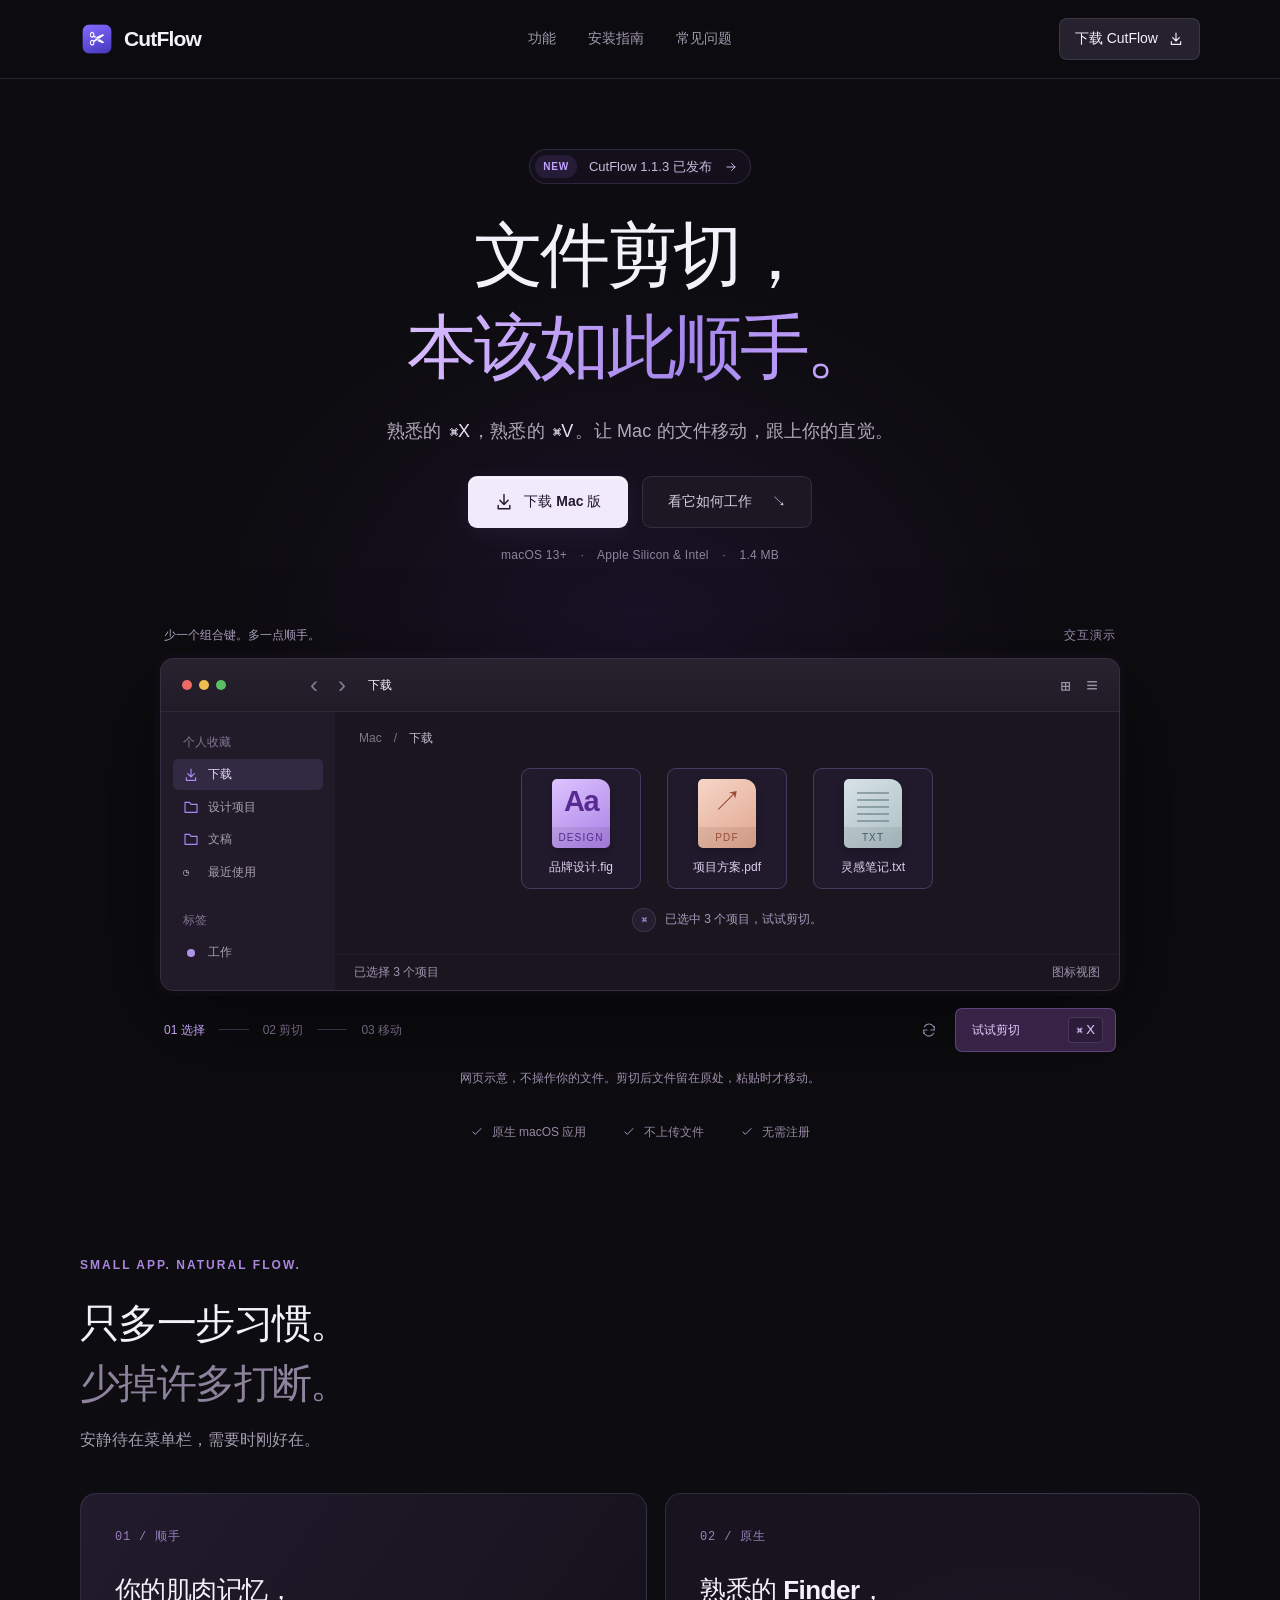
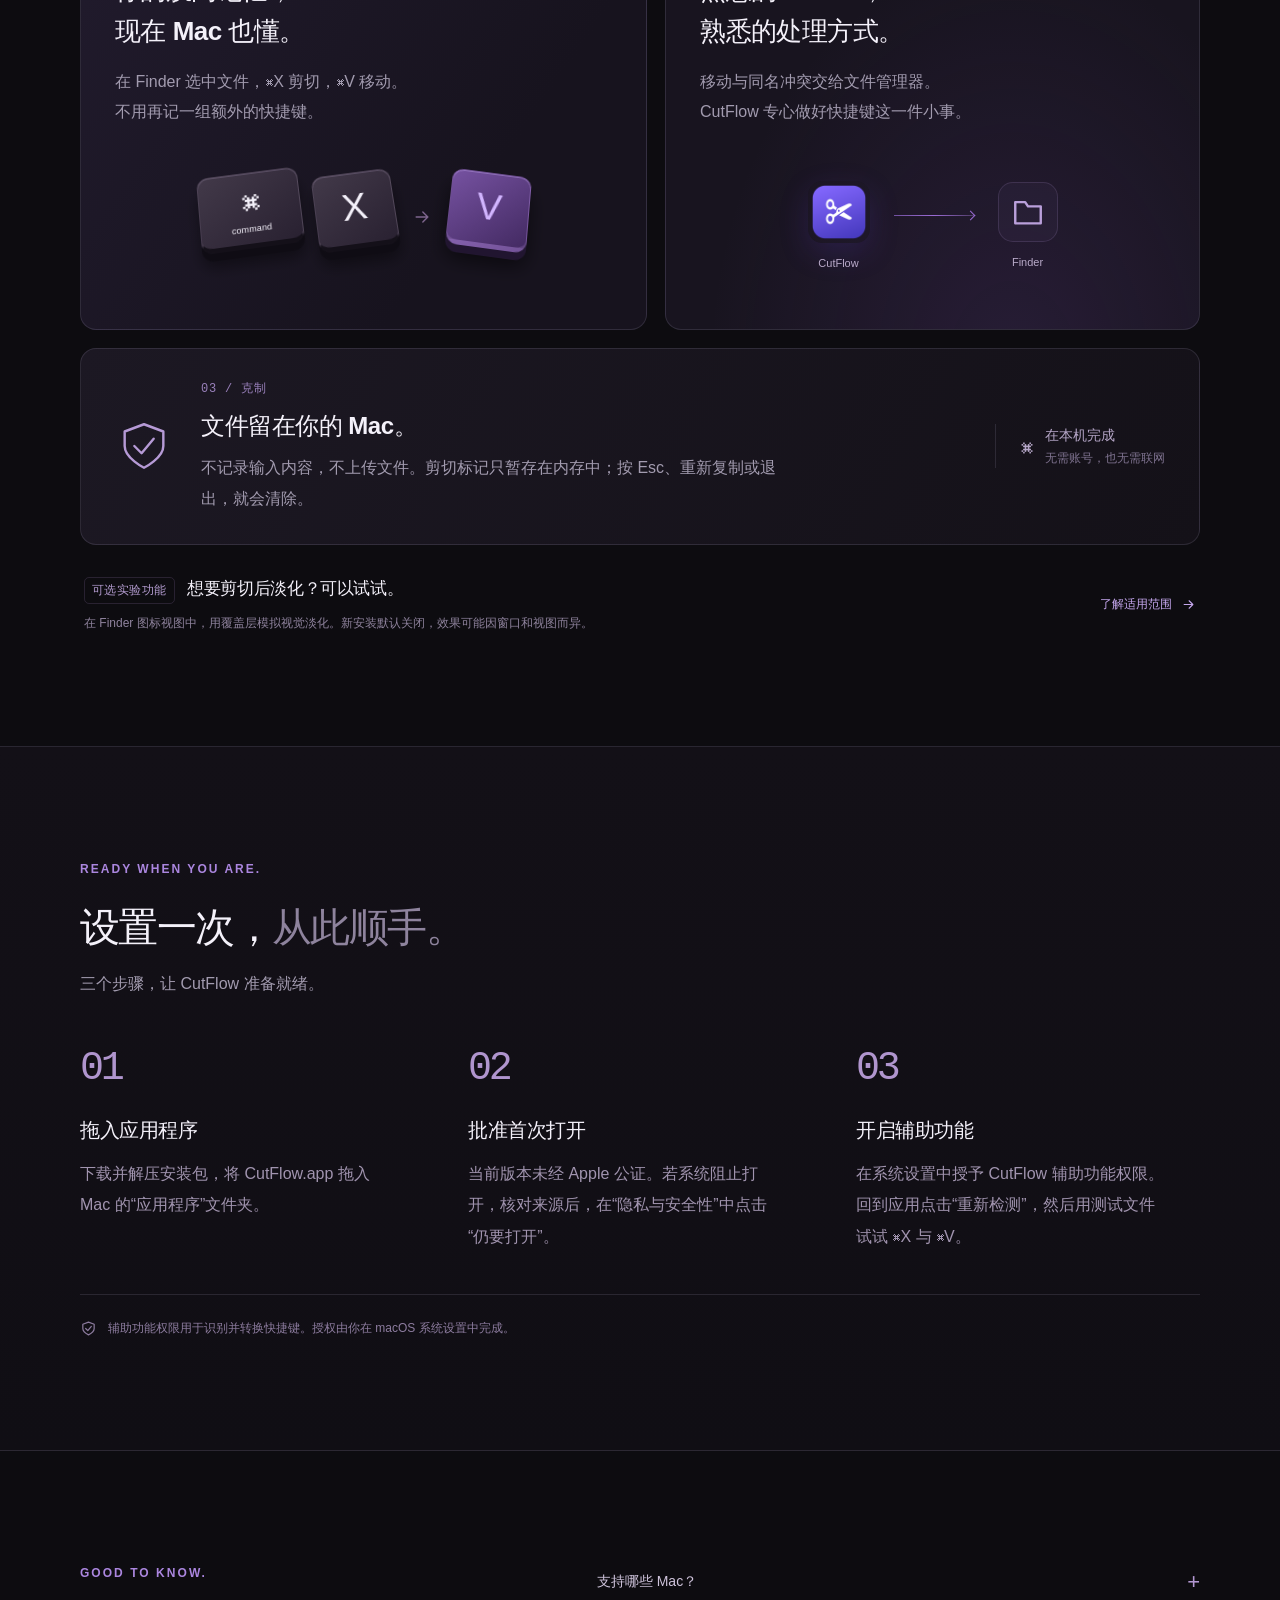
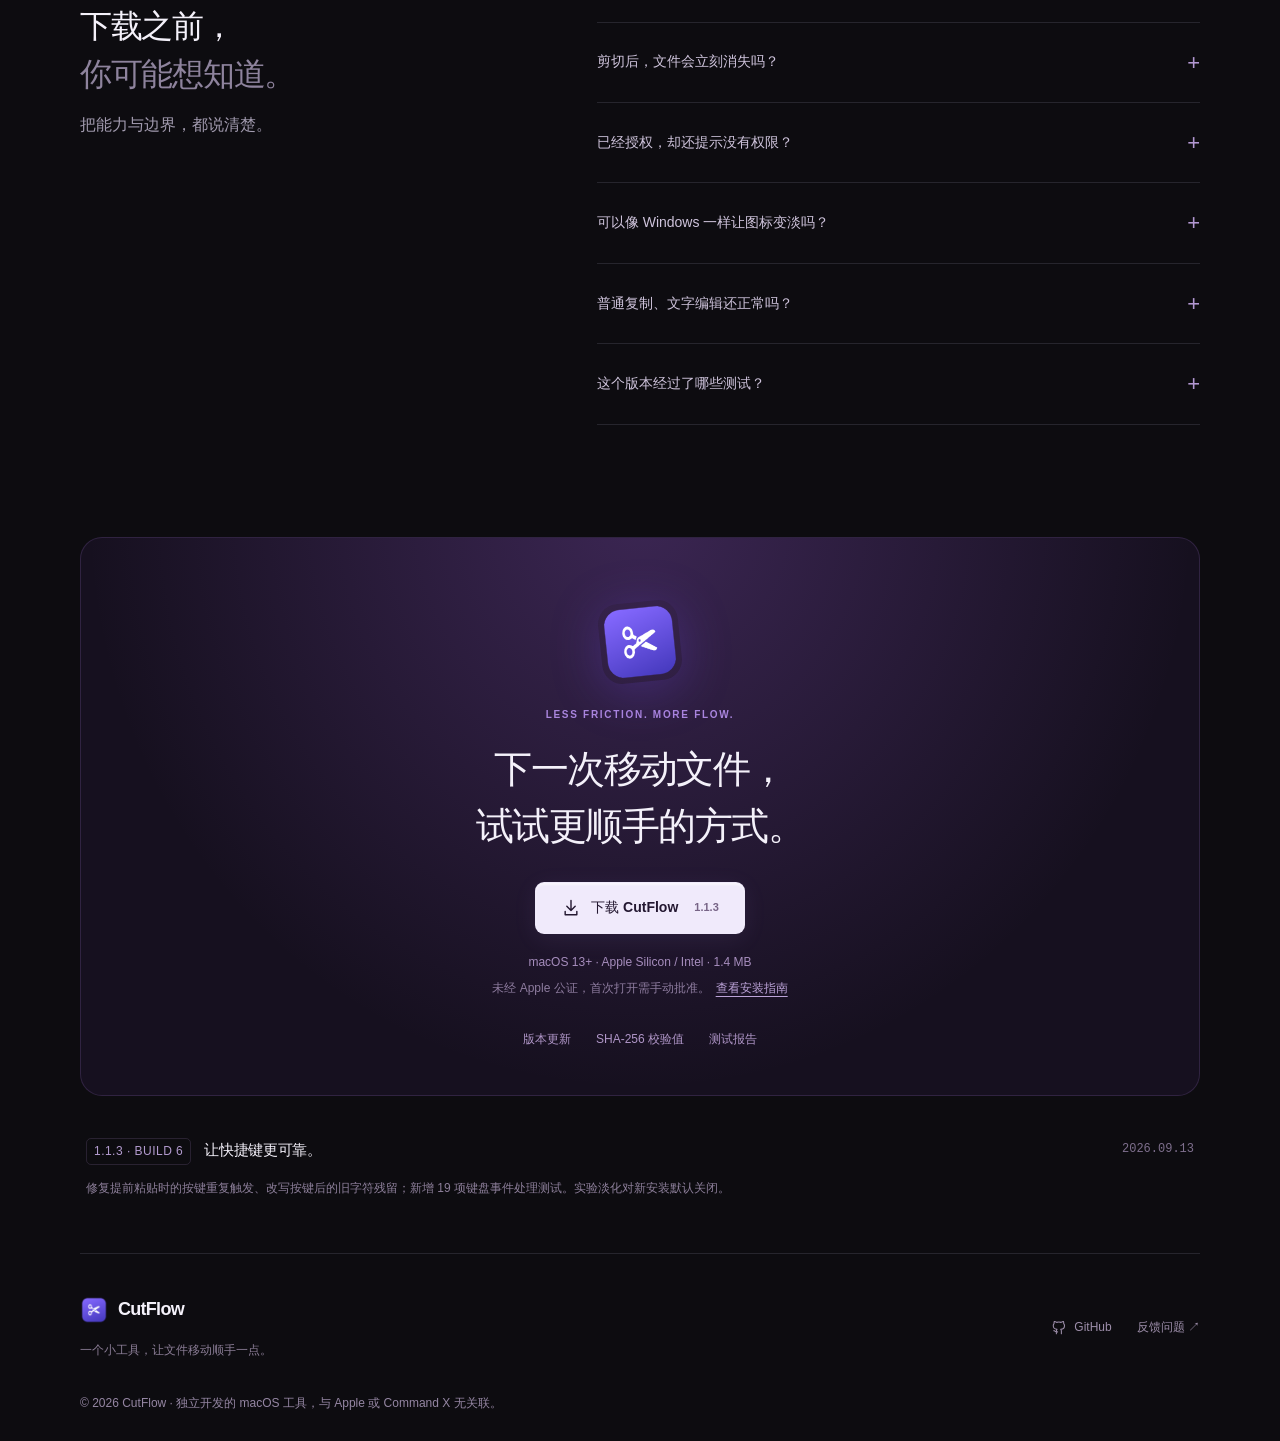
==== index.html @ be9a3ff8 "Launch CutFlow download site with interactive demo and installation guide" ====
<!doctype html>
<html lang="zh-CN">
<head>
  <meta charset="utf-8">
  <meta name="viewport" content="width=device-width,initial-scale=1">
  <meta name="theme-color" content="#0d0c10">
  <meta name="description" content="CutFlow，为 Mac 带来顺手的文件剪切。在 Finder 中用 Command-X 剪切、Command-V 移动。下载适用于 Apple Silicon 与 Intel 的 macOS 应用。">
  <meta property="og:title" content="CutFlow · 文件剪切，本该如此顺手。">
  <meta property="og:description" content="熟悉的 ⌘X，熟悉的 ⌘V。一个安静待在菜单栏的 Mac 文件剪切工具。">
  <meta property="og:type" content="website">
  <title>CutFlow — 文件剪切，本该如此顺手。</title>
  <link rel="icon" type="image/png" href="app-icon.png">
  <link rel="stylesheet" href="styles.css">
  <script src="script.js" defer></script>
</head>
<body>
  <a class="skip-link" href="#main">跳到主要内容</a>
  <svg class="icon-defs" xmlns="http://www.w3.org/2000/svg" aria-hidden="true"><defs>
    <symbol id="i-arrow" viewBox="0 0 24 24"><path d="M5 12h14M13 6l6 6-6 6"/></symbol>
    <symbol id="i-download" viewBox="0 0 24 24"><path d="M12 3v12m-5-5 5 5 5-5M5 16v4h14v-4"/></symbol>
    <symbol id="i-folder" viewBox="0 0 24 24"><path d="M3 7V5h7l2 3h9v12H3V7Z"/></symbol>
    <symbol id="i-check" viewBox="0 0 24 24"><path d="m5 12 4 4L19 6"/></symbol>
    <symbol id="i-shield" viewBox="0 0 24 24"><path d="m12 3 8 3v6c0 5-8 9-8 9S4 17 4 12V6l8-3Z"/><path d="m8 12 3 3 5-6"/></symbol>
    <symbol id="i-scissors" viewBox="0 0 24 24"><circle cx="6" cy="6" r="3"/><circle cx="6" cy="18" r="3"/><path d="m8.5 7.5 12 11M8.5 16.5l12-11M14 12l-2 2"/></symbol>
    <symbol id="i-github" viewBox="0 0 24 24"><path d="M9 19c-4 1-4-2-6-2m12 5v-4c0-1 .1-2-1-3 3-.4 6-1.5 6-6 0-1.3-.5-2.5-1.3-3.3.1-.8.1-2-.3-3.2 0 0-1.2-.4-3.8 1.3a13 13 0 0 0-7.2 0C4.8 2.1 3.6 2.5 3.6 2.5c-.4 1.2-.4 2.4-.3 3.2A4.9 4.9 0 0 0 2 9c0 4.5 3 5.6 6 6-1 .8-1 2-1 3v4"/></symbol>
    <symbol id="i-refresh" viewBox="0 0 24 24"><path d="M20 7v5h-5M4 17v-5h5M5.1 7a8 8 0 0 1 13.2-1L20 9M4 15l1.7 3A8 8 0 0 0 19 17"/></symbol>
  </defs></svg>
  <header class="site-header">
    <nav class="nav shell" aria-label="主导航">
      <a class="brand" href="#" aria-label="CutFlow 首页"><img src="app-icon.png" alt="" width="34" height="34"><span>CutFlow</span></a>
      <div class="nav-links"><a href="#features">功能</a><a href="#install">安装指南</a><a href="#faq">常见问题</a></div>
      <a class="nav-download" href="#download">下载 CutFlow <svg class="icon"><use href="#i-download"/></svg></a>
    </nav>
  </header>
  <main id="main">
    <section class="hero shell" aria-labelledby="hero-title">
      <a href="#release-notes" class="release-pill"><span>NEW</span> CutFlow 1.1.3 已发布 <svg class="icon"><use href="#i-arrow"/></svg></a>
      <h1 id="hero-title">文件剪切，<br><span>本该如此顺手。</span></h1>
      <p class="hero-description">熟悉的 <kbd>⌘X</kbd>，熟悉的 <kbd>⌘V</kbd>。<br class="mobile-break">让 Mac 的文件移动，跟上你的直觉。</p>
      <div class="hero-actions"><a class="button button-primary" href="CutFlow-macOS.zip" download><svg class="icon"><use href="#i-download"/></svg>下载 Mac 版</a><a class="button button-secondary" href="#demo">看它如何工作 <span aria-hidden="true">↘</span></a></div>
      <p class="compatibility">macOS 13+ <span>·</span> Apple Silicon & Intel <span>·</span> 1.4 MB</p>
      <div class="demo-wrap" id="demo">
        <div class="demo-heading"><span>少一个组合键。多一点顺手。</span><span class="demo-kind">交互演示</span></div>
        <div class="finder" data-phase="selected">
          <div class="finder-toolbar"><div class="traffic-lights" aria-hidden="true"><i></i><i></i><i></i></div><div class="toolbar-arrows" aria-hidden="true">‹ &nbsp; ›</div><span class="finder-title">下载</span><div class="toolbar-view" aria-hidden="true">⊞ &nbsp; ≡</div></div>
          <div class="finder-content">
            <aside class="finder-sidebar" aria-label="演示中的文件夹"><p>个人收藏</p><div class="sidebar-item" data-location="source"><svg class="icon"><use href="#i-download"/></svg>下载</div><div class="sidebar-item" data-location="destination"><svg class="icon"><use href="#i-folder"/></svg>设计项目</div><div class="sidebar-extra"><svg class="icon"><use href="#i-folder"/></svg>文稿</div><div class="sidebar-extra"><span aria-hidden="true">◷</span>最近使用</div><p class="sidebar-tag-title">标签</p><div class="sidebar-extra"><span class="tag-dot"></span>工作</div></aside>
            <div class="finder-workspace">
              <div class="folder-breadcrumb"><span>Mac</span><span>/</span><span class="breadcrumb-current">下载</span></div>
              <div class="demo-files">
                <div class="demo-file"><div class="file-icon file-design"><span class="file-letter">Aa</span><small>DESIGN</small></div><span class="file-name">品牌设计.fig</span></div>
                <div class="demo-file"><div class="file-icon file-pdf"><span class="file-letter">↗</span><small>PDF</small></div><span class="file-name">项目方案.pdf</span></div>
                <div class="demo-file"><div class="file-icon file-text"><span class="text-lines" aria-hidden="true"></span><small>TXT</small></div><span class="file-name">灵感笔记.txt</span></div>
              </div>
              <div class="demo-status"><span class="status-symbol" aria-hidden="true">⌘</span><span id="demo-status-text" role="status" aria-live="polite">已选中 3 个项目，试试剪切。</span></div>
              <div class="finder-bottom"><span id="finder-count">已选择 3 个项目</span><span>图标视图</span></div>
            </div>
          </div>
        </div>
        <div class="demo-controls"><div class="demo-steps" aria-label="演示进度"><span data-step="selected" class="active">01 选择</span><i></i><span data-step="cut">02 剪切</span><i></i><span data-step="moved">03 移动</span></div><div class="demo-buttons"><button class="demo-reset" type="button" aria-label="重置演示" title="重置演示"><svg class="icon"><use href="#i-refresh"/></svg></button><button id="demo-action" type="button"><span class="action-label">试试剪切</span><kbd class="action-key">⌘ X</kbd></button></div></div>
        <p class="demo-disclaimer">网页示意，不操作你的文件。剪切后文件留在原处，粘贴时才移动。</p>
      </div>
      <div class="trust-line"><span><svg class="icon"><use href="#i-check"/></svg>原生 macOS 应用</span><span><svg class="icon"><use href="#i-check"/></svg>不上传文件</span><span><svg class="icon"><use href="#i-check"/></svg>无需注册</span></div>
    </section>
    <section class="features shell section" id="features" aria-labelledby="features-title">
      <div class="section-heading"><p class="eyebrow">SMALL APP. NATURAL FLOW.</p><h2 id="features-title">只多一步习惯。<br><span>少掉许多打断。</span></h2><p>安静待在菜单栏，需要时刚好在。</p></div>
      <div class="feature-grid">
        <article class="feature-card shortcut-card reveal"><div class="card-copy"><span class="card-index">01 / 顺手</span><h3>你的肌肉记忆，<br>现在 Mac 也懂。</h3><p>在 Finder 选中文件，⌘X 剪切，⌘V 移动。<br>不用再记一组额外的快捷键。</p></div><div class="key-scene" aria-hidden="true"><div class="keycap command-key">⌘<small>command</small></div><div class="keycap letter-key">X</div><svg class="key-arrow icon"><use href="#i-arrow"/></svg><div class="keycap letter-key purple-key">V</div></div></article>
        <article class="feature-card native-card reveal"><div class="card-copy"><span class="card-index">02 / 原生</span><h3>熟悉的 Finder，<br>熟悉的处理方式。</h3><p>移动与同名冲突交给文件管理器。<br>CutFlow 专心做好快捷键这一件小事。</p></div><div class="native-flow" aria-hidden="true"><div class="flow-app"><img src="app-icon.png" alt="" width="62" height="62"><span>CutFlow</span></div><span class="flow-line"></span><div class="flow-end"><svg class="icon"><use href="#i-folder"/></svg><span>Finder</span></div></div></article>
        <article class="feature-card privacy-card reveal"><div class="privacy-icon"><svg class="icon"><use href="#i-shield"/></svg></div><div class="card-copy"><span class="card-index">03 / 克制</span><h3>文件留在你的 Mac。</h3><p>不记录输入内容，不上传文件。剪切标记只暂存在内存中；按 Esc、重新复制或退出，就会清除。</p></div><div class="local-label"><span aria-hidden="true">⌘</span><div>在本机完成<small>无需账号，也无需联网</small></div></div></article>
      </div>
      <aside class="experiment-note reveal"><div><span class="outline-badge">可选实验功能</span><h3>想要剪切后淡化？可以试试。</h3><p>在 Finder 图标视图中，用覆盖层模拟视觉淡化。新安装默认关闭，效果可能因窗口和视图而异。</p></div><a href="#faq-dimming">了解适用范围 <svg class="icon"><use href="#i-arrow"/></svg></a></aside>
    </section>
    <section class="install-section section" id="install" aria-labelledby="install-title"><div class="shell"><div class="section-heading"><p class="eyebrow">READY WHEN YOU ARE.</p><h2 id="install-title">设置一次，<span>从此顺手。</span></h2><p>三个步骤，让 CutFlow 准备就绪。</p></div><ol class="install-steps"><li class="reveal"><span class="step-number">01</span><h3>拖入应用程序</h3><p>下载并解压安装包，将 CutFlow.app 拖入 Mac 的“应用程序”文件夹。</p></li><li class="reveal"><span class="step-number">02</span><h3>批准首次打开</h3><p>当前版本未经 Apple 公证。若系统阻止打开，核对来源后，在“隐私与安全性”中点击“仍要打开”。</p></li><li class="reveal"><span class="step-number">03</span><h3>开启辅助功能</h3><p>在系统设置中授予 CutFlow 辅助功能权限。回到应用点击“重新检测”，然后用测试文件试试 ⌘X 与 ⌘V。</p></li></ol><div class="permission-note"><svg class="icon"><use href="#i-shield"/></svg><p>辅助功能权限用于识别并转换快捷键。授权由你在 macOS 系统设置中完成。</p></div></div></section>
    <section class="faq-section shell section" id="faq" aria-labelledby="faq-title"><div class="faq-intro"><p class="eyebrow">GOOD TO KNOW.</p><h2 id="faq-title">下载之前，<br><span>你可能想知道。</span></h2><p>把能力与边界，都说清楚。</p></div><div class="faq-list"><details><summary>支持哪些 Mac？<span aria-hidden="true">+</span></summary><p>提供 Apple Silicon 与 Intel 通用安装包，编译目标为 macOS 13 或更新版本。Intel 真机、旧版 macOS 及跨磁盘场景尚未完成全面实测。建议先用临时文件确认你的使用环境。</p></details><details><summary>剪切后，文件会立刻消失吗？<span aria-hidden="true">+</span></summary><p>不会。⌘X 会复制文件信息并记录待移动状态，原文件仍在原处；在同一文件管理器中按 ⌘V 后，才调用原生移动。按 Esc 可以取消剪切，剪贴板仍保留，可用于普通复制。</p></details><details><summary>已经授权，却还提示没有权限？<span aria-hidden="true">+</span></summary><p>旧签名或另一份同名应用可能导致授权不匹配。先核对 CutFlow 中显示的当前应用路径，退出旧版本，再在系统辅助功能列表中移除旧记录、添加正在使用的应用，最后重新检测。系统要求身份验证时，由你本人完成。</p></details><details id="faq-dimming"><summary>可以像 Windows 一样让图标变淡吗？<span aria-hidden="true">+</span></summary><p>提供可关闭的实验淡化功能，通过覆盖层模拟，并不修改 Finder 图标的真实透明度。当前仅针对 Finder 窗口的图标视图；列表、分栏、画廊、桌面及 ForkLift 不显示。完整视觉效果仍未完成验收，因此新安装默认关闭。</p></details><details><summary>普通复制、文字编辑还正常吗？<span aria-hidden="true">+</span></summary><p>没有有效剪切标记时，⌘V 保持普通粘贴。默认开启文字编辑保护，识别到搜索、重命名等输入控件时，保留原有快捷键。不要与 Command X 或同类快捷键工具同时启用。</p></details><details><summary>这个版本经过了哪些测试？<span aria-hidden="true">+</span></summary><p>Debug 与 Release 各通过 58 项自动化测试；Finder 原生多文件移动、普通撤销、冲突停止及“保留两者”经过文件哈希验证。1.1.3 真实键盘全局监听的完整回归、实验淡化视觉效果、ForkLift 和登录启动等仍待验证。“保留两者”后的撤销未确认通过。<a href="testing.html">查看完整测试报告 ↗</a></p></details></div></section>
    <section class="download-section shell" id="download" aria-labelledby="download-title"><div class="download-glow" aria-hidden="true"></div><img class="download-icon" src="app-icon.png" alt="CutFlow 应用图标" width="80" height="80"><p class="eyebrow">LESS FRICTION. MORE FLOW.</p><h2 id="download-title">下一次移动文件，<br>试试更顺手的方式。</h2><a class="button button-primary" href="CutFlow-macOS.zip" download><svg class="icon"><use href="#i-download"/></svg>下载 CutFlow <span>1.1.3</span></a><p class="download-meta">macOS 13+ · Apple Silicon / Intel · 1.4 MB</p><p class="download-caveat">未经 Apple 公证，首次打开需手动批准。<a href="#install">查看安装指南</a></p><div class="release-links"><a href="#release-notes">版本更新</a><a href="SHA256SUMS.txt">SHA-256 校验值</a><a href="testing.html">测试报告</a></div></section>
    <section class="release-section shell" id="release-notes"><div><span class="outline-badge">1.1.3 · BUILD 6</span><h3>让快捷键更可靠。</h3><p>修复提前粘贴时的按键重复触发、改写按键后的旧字符残留；新增 19 项键盘事件处理测试。实验淡化对新安装默认关闭。</p></div><time datetime="2026-09-13">2026.09.13</time></section>
  </main>
  <footer class="footer shell"><div><a class="brand" href="#"><img src="app-icon.png" alt="" width="28" height="28"><span>CutFlow</span></a><p>一个小工具，让文件移动顺手一点。</p></div><div class="footer-links"><a href="https://github.com/Terry1238832/CutFlow-website" target="_blank" rel="noopener noreferrer"><svg class="icon"><use href="#i-github"/></svg>GitHub</a><a href="https://github.com/Terry1238832/CutFlow-website/issues" target="_blank" rel="noopener noreferrer">反馈问题 ↗</a></div><p class="footer-note">© 2026 CutFlow · 独立开发的 macOS 工具，与 Apple 或 Command X 无关联。</p></footer>
</body>
</html>
---- styles.css ----
@charset "UTF-8";
:root{color-scheme:dark;--bg:#0d0c10;--surface:#16141b;--surface-light:#1e1b25;--text:#f4f1fa;--muted:#a29baF;--line:rgba(223,211,255,.12);--purple:#b598ff;--purple-bright:#8559f5;--ease:cubic-bezier(.22,1,.36,1);font-family:Inter,-apple-system,BlinkMacSystemFont,"SF Pro Display","PingFang SC","Microsoft YaHei",sans-serif;font-synthesis:none}
*{box-sizing:border-box}html{scroll-behavior:smooth;scroll-padding-top:100px}body{margin:0;background:var(--bg);color:var(--text);line-height:1.7;overflow-x:clip}::selection{background:#6745a8;color:#fff}a{color:inherit;text-decoration:none}button{font:inherit;color:inherit;cursor:pointer}button,a{-webkit-tap-highlight-color:transparent}button:disabled{cursor:wait}button:focus-visible,a:focus-visible,summary:focus-visible{outline:3px solid var(--purple);outline-offset:5px}img{display:block;max-width:100%}h1,h2,h3,p{margin:0}h1,h2,h3{line-height:1.3;letter-spacing:-.04em}h3{letter-spacing:-.02em}svg.icon{width:20px;height:20px;fill:none;stroke:currentColor;stroke-width:1.7;stroke-linecap:round;stroke-linejoin:round;flex:none;vertical-align:middle}.icon-defs{position:absolute;width:0;height:0;overflow:hidden}.shell{width:min(1120px,calc(100% - 64px));margin-inline:auto}.skip-link{position:fixed;top:8px;left:16px;padding:10px 20px;background:var(--text);color:var(--bg);z-index:100;transform:translateY(-150%)}.skip-link:focus{transform:none}.site-header{position:sticky;top:0;z-index:30;background:rgba(13,12,16,.78);backdrop-filter:blur(22px);border-bottom:1px solid var(--line)}.nav{height:78px;display:flex;align-items:center;justify-content:space-between;gap:32px}.brand{display:inline-flex;gap:10px;align-items:center;font-size:21px;font-weight:700;letter-spacing:-.04em}.brand img{border-radius:9px}.nav-links{display:flex;gap:32px;font-size:14px;color:var(--muted)}.nav-links a:hover,.footer a:hover{color:white}.nav-download{display:flex;gap:10px;align-items:center;background:#25212e;border:1px solid var(--line);padding:8px 15px;border-radius:8px;font-size:14px;transition:background .2s}.nav-download:hover{background:#36303f}.nav-download .icon{width:16px;height:16px}.hero{position:relative;padding-top:70px;text-align:center}.hero:before{content:"";pointer-events:none;position:absolute;top:180px;left:10%;width:80%;height:750px;background:radial-gradient(ellipse,#6b38b724,transparent 66%);z-index:-1}.release-pill{display:inline-flex;align-items:center;gap:12px;padding:5px 12px 5px 5px;border:1px solid #a28bcd30;border-radius:30px;color:#c8badf;background:#21182f66;font-size:13px;line-height:1.5;transition:border-color .2s}.release-pill:hover{border-color:#b998ff}.release-pill>span{padding:4px 8px;border-radius:20px;background:#8360c929;color:#c2a3ff;font-size:10px;font-weight:700;letter-spacing:.08em}.release-pill .icon{width:14px;height:14px}.hero h1{font-size:clamp(44px,5.5vw,74px);font-weight:650;line-height:1.3;margin:25px 0 22px;letter-spacing:-.05em}.hero h1>span{color:var(--purple);background:linear-gradient(105deg,#dabdff 0%,#a586ed 60%,#ceadff 100%);background-clip:text;-webkit-text-fill-color:transparent}.hero-description{font-size:18px;line-height:1.9;color:#b1aaba;letter-spacing:.01em}kbd{font:inherit}.hero-description kbd{color:#e8e0f6;margin-inline:2px}.mobile-break{display:none}.hero-actions{display:flex;justify-content:center;gap:14px;margin-top:28px}.button{min-height:52px;display:inline-flex;align-items:center;justify-content:center;gap:10px;padding:13px 25px;border:1px solid transparent;border-radius:9px;font-size:15px;font-weight:600;transition:transform .25s var(--ease),box-shadow .25s,background .25s}.button:hover{transform:translateY(-3px)}.button-primary{background:#f0eafb;color:#241831;box-shadow:0 2px 2px #fff8 inset,0 5px 25px #b897fa14}.button-primary:hover{background:#fff;box-shadow:0 8px 35px #b897fa30}.button-secondary{border-color:var(--line);background:#1b1723;color:#d3cadf}.button-secondary span{margin-left:10px}.compatibility{margin-top:17px;color:#8e859d;font-size:12px;letter-spacing:.02em}.compatibility>span{margin:0 10px}.demo-wrap{max-width:960px;margin:59px auto 0;text-align:left;scroll-margin-top:108px}.demo-heading{display:flex;justify-content:space-between;align-items:center;margin-bottom:13px;padding:0 4px;font-size:13px;color:#a69bb8}.demo-kind{font-size:11px;letter-spacing:.08em;color:#9a8aaf}.finder{border-radius:14px;overflow:hidden;background:#19161f;border:1px solid #a28ac038;box-shadow:0 0 0 5px #211a3029,0 30px 100px #0008,0 1px 0 #dcc4ff29 inset}.finder-toolbar{display:flex;align-items:center;height:53px;background:linear-gradient(#27222e,#201b26);border-bottom:1px solid #ffffff09;padding:0 21px;gap:22px}.traffic-lights{display:flex;gap:7px}.traffic-lights i{width:10px;height:10px;border-radius:50%;background:#ef6c64}.traffic-lights i:nth-child(2){background:#efbc50}.traffic-lights i:nth-child(3){background:#5abe65}.toolbar-arrows{color:#857b93;font-size:24px;line-height:1;margin-left:62px}.finder-title{font-size:13px;font-weight:600}.toolbar-view{margin-left:auto;color:#9b91a6;font-size:20px}.finder-content{display:flex;min-height:268px}.finder-sidebar{width:174px;flex:none;background:#201a29;padding:20px 12px;color:#a9a1b3}.finder-sidebar p{font-size:10px;padding-left:10px;color:#81758f;margin-bottom:7px}.sidebar-item,.sidebar-extra{display:flex;align-items:center;gap:9px;font-size:12px;padding:5px 10px;border-radius:5px;margin-bottom:2px}.sidebar-item .icon,.sidebar-extra .icon{width:16px;height:16px;color:#aa89f2}.sidebar-extra>span{width:16px;display:inline-block}.finder[data-phase="selected"] [data-location="source"],.finder[data-phase="cut"] [data-location="source"],.finder[data-phase="moving"] [data-location="destination"],.finder[data-phase="moved"] [data-location="destination"]{background:#a88ce222;color:#e8dafa}.finder-sidebar .sidebar-tag-title{margin-top:23px}.tag-dot{width:8px!important;height:8px;border-radius:50%;background:#b192e9;margin:4px}.finder-workspace{position:relative;flex:1;padding:16px 24px 34px;min-width:0}.folder-breadcrumb{display:flex;gap:12px;color:#807689;font-size:11px}.breadcrumb-current{color:#c4bace}.demo-files{display:flex;justify-content:center;gap:26px;margin:20px auto 15px;max-width:480px;transition:transform .5s var(--ease),opacity .3s}.demo-file{display:flex;flex-direction:column;align-items:center;gap:9px;padding:10px 15px;border:1px solid #a58ae448;border-radius:9px;background:#6d4baa18;min-width:120px;transition:background .4s,border-color .4s,transform .5s}.file-icon{width:58px;height:69px;border-radius:5px 12px 5px 5px;display:flex;flex-direction:column;align-items:center;justify-content:space-between;box-shadow:0 5px 9px #0003;overflow:hidden}.file-letter{font-size:29px;line-height:1.4;font-weight:550;padding-top:2px;letter-spacing:-.05em}.file-icon small{font-size:8px;letter-spacing:.11em;background:#00000012;align-self:stretch;text-align:center;padding:2px}.file-design{background:linear-gradient(145deg,#dcc4ff,#aa80e5);color:#572a92}.file-pdf{background:linear-gradient(145deg,#f6d6c8,#e0a58e);color:#984d34}.file-text{background:linear-gradient(145deg,#d7e2e5,#acbfc5);color:#475c6b}.text-lines{height:30px;width:32px;margin-top:13px;background:repeating-linear-gradient(to bottom,#667c8499 0 2px,transparent 2px 7px)}.file-name{font-size:11px;color:#ded1ef;white-space:nowrap}.demo-status{display:flex;align-items:center;justify-content:center;gap:9px;font-size:12px;color:#a89abd;min-height:33px}.status-symbol{color:#b393ef;background:#a27bd716;border:1px solid #a78ac32e;width:24px;height:24px;border-radius:50%;display:grid;place-items:center}.finder-bottom{position:absolute;bottom:0;left:0;right:0;display:flex;justify-content:space-between;padding:7px 19px;border-top:1px solid #ffffff08;color:#83768f;font-size:10px}.finder[data-phase="cut"] .demo-file{border-color:#bd98ff;background:#8b5ec424}.finder[data-phase="cut"] .demo-status{color:#ccb0f5}.finder[data-phase="moving"] .demo-files{transform:translateX(70px);opacity:0}.finder[data-phase="moved"] .demo-file{border-color:#9bd9b030;background:#5a9a7310}.finder[data-phase="moved"] .status-symbol{color:#a5d7b2;border-color:#a5d7b230;background:#70b58d12}.finder[data-phase="moved"] .demo-status{color:#aecfbb}.demo-controls{padding:17px 4px 0;display:flex;align-items:center;justify-content:space-between;gap:12px}.demo-steps{display:flex;align-items:center;gap:14px;color:#6f647f;font-size:12px}.demo-steps i{height:1px;width:30px;background:#382c46}.demo-steps .active{color:#c0a0f4}.demo-buttons{display:flex;align-items:center;gap:12px}#demo-action{display:flex;align-items:center;gap:15px;padding:8px 12px 8px 16px;border:1px solid #a57ad75c;background:#372345;border-radius:7px;color:#e5ceff;font-size:12px;min-width:161px;justify-content:space-between;transition:background .2s}#demo-action:hover{background:#4b315e}.action-key{font-size:13px;border:1px solid #b19ac535;border-radius:4px;padding:1px 7px;background:#120c1c44;white-space:nowrap}.demo-reset{border:0;background:transparent;color:#9887ad;padding:6px;line-height:1}.demo-reset .icon{width:16px;height:16px}.demo-reset:hover{color:white}.demo-disclaimer{text-align:center;font-size:11px;color:#7f728f;margin-top:16px}.trust-line{display:flex;align-items:center;justify-content:center;gap:36px;color:#978bA5;font-size:12px;margin:34px 0 0}.trust-line span{display:flex;align-items:center;gap:8px}.trust-line .icon{width:14px;height:14px;color:#ad97c9}.section{padding-block:112px}.section-heading{margin-bottom:40px}.eyebrow{color:#ab86df;font-size:11px;font-weight:600;letter-spacing:.17em;margin-bottom:18px}.section-heading h2,.faq-intro h2{font-size:40px;font-weight:550;line-height:1.5}.section-heading h2 span,.faq-intro h2 span{color:#8e839d}.section-heading>p:last-child,.faq-intro>p:last-child{color:var(--muted);font-size:16px;margin-top:13px}.feature-grid{display:grid;grid-template-columns:1.06fr 1fr;gap:18px}.feature-card{border:1px solid var(--line);border-radius:16px;overflow:hidden;background:linear-gradient(125deg,#211b2d,#17131e 70%);position:relative}.card-copy{padding:33px 34px}.card-index{font-family:monospace;font-size:11px;letter-spacing:.07em;color:#9a81bc;display:block;margin-bottom:22px}.feature-card h3{font-size:26px;font-weight:550;line-height:1.6}.feature-card p{font-size:14px;color:var(--muted);margin-top:14px;line-height:1.9}.key-scene{height:168px;display:flex;gap:14px;justify-content:center;align-items:flex-start;padding-top:9px;perspective:700px}.keycap{position:relative;border:1px solid #9f8da93b;border-bottom:5px solid #141019;background:linear-gradient(145deg,#423949,#292131);box-shadow:0 8px 0 #0f0c14,0 15px 15px #0006,inset 0 1px 0 #c9b5e032;border-radius:12px;transform:rotateX(15deg) rotateZ(-8deg);display:flex;flex-direction:column;justify-content:center;align-items:center;width:80px;height:80px;font-size:38px;line-height:1.1;transition:transform .4s var(--ease)}.command-key{width:102px}.keycap small{font-size:9px;letter-spacing:.01em;margin-top:5px}.key-arrow{align-self:center;margin-top:-65px;color:#7e658e;width:26px!important}.purple-key{color:#d2b5ff;background:linear-gradient(140deg,#7652a1,#432a62);border-color:#a583c94d;transform:rotateX(15deg) rotateZ(8deg);box-shadow:0 8px 0 #211530,0 15px 20px #0008,inset 0 1px 0 #d2b7ff55}.shortcut-card:hover .purple-key{transform:rotateX(15deg) rotateZ(3deg) translateY(5px)}.native-card{background:radial-gradient(ellipse at 65% 110%,#68419730,transparent 62%),#18141f}.native-flow{height:168px;display:flex;align-items:center;justify-content:center;gap:24px;padding-bottom:35px}.flow-app,.flow-end{display:flex;flex-direction:column;align-items:center;gap:11px;font-size:11px;color:#b9aac9}.flow-app img{border-radius:14px;box-shadow:0 10px 30px #613cca30}.flow-line{width:80px;height:1px;background:linear-gradient(90deg,#70509e,#9a6bd4,#4e3b65);position:relative;margin-bottom:24px}.flow-line:after{content:"";position:absolute;right:0;top:-3px;border-right:1px solid #9a6bd4;border-top:1px solid #9a6bd4;width:6px;height:6px;transform:rotate(45deg)}.flow-end>.icon{width:60px;height:60px;padding:12px;background:#bca3e20b;border:1px solid #a78cce2e;border-radius:15px;color:#baa0db}.privacy-card{grid-column:1/-1;display:flex;align-items:center;background:linear-gradient(120deg,#1c1823,#141118);padding:30px 34px;gap:28px}.privacy-card .card-copy{padding:0;max-width:590px}.privacy-card .card-index{margin-bottom:8px}.privacy-card h3{font-size:24px}.privacy-card p{margin-top:8px}.privacy-icon .icon{width:58px;height:58px;color:#b69ad6;stroke-width:1}.local-label{margin-left:auto;flex:none;color:#b5a6c7;font-size:14px;display:flex;align-items:center;gap:12px;padding-left:24px;border-left:1px solid var(--line)}.local-label>span{font-size:25px}.local-label small{display:block;font-size:11px;color:#7e728f}.experiment-note{display:flex;align-items:center;justify-content:space-between;gap:24px;padding:30px 4px 0}.outline-badge{display:inline-block;font-size:10px;letter-spacing:.04em;line-height:1.6;padding:3px 7px;border:1px solid #9d80c030;border-radius:5px;color:#b39bcf}.experiment-note h3{font-size:17px;font-weight:500;display:inline;margin-left:12px}.experiment-note p{color:#8e829c;font-size:13px;margin-top:9px}.experiment-note>a{flex:none;font-size:12px;color:#c4a6ed;display:flex;gap:9px;align-items:center}.experiment-note .icon{width:15px;height:15px}.install-section{border-block:1px solid var(--line);background:linear-gradient(180deg,#131017,#100e14)}.install-steps{list-style:none;display:grid;grid-template-columns:repeat(3,1fr);gap:44px;margin:0;padding:8px 0 0}.step-number{display:block;font:40px/1.2 ui-monospace,monospace;letter-spacing:-.08em;color:#b095ce;margin-bottom:24px}.install-steps h3{font-size:20px;font-weight:550}.install-steps p{color:#a194af;font-size:14px;line-height:1.95;margin-top:15px;max-width:310px}.permission-note{display:flex;align-items:center;gap:11px;margin-top:42px;padding-top:23px;border-top:1px solid var(--line);font-size:12px;color:#8d7c9f}.permission-note .icon{width:17px;height:17px}.faq-section{display:grid;grid-template-columns:1fr 1.35fr;gap:70px}.faq-intro h2{font-size:32px}.faq-list details{border-bottom:1px solid var(--line)}.faq-list summary{list-style:none;padding:21px 0;cursor:pointer;display:flex;align-items:center;justify-content:space-between;gap:24px;font-size:15px;color:#cfc4dc}.faq-list details:first-child summary{padding-top:0}.faq-list summary::-webkit-details-marker{display:none}.faq-list summary>span{font-size:22px;font-weight:300;color:#b297d1;transition:transform .25s}.faq-list details[open] summary>span{transform:rotate(45deg)}.faq-list details p{font-size:14px;line-height:1.95;color:#9f92ae;padding:0 24px 22px 0}.faq-list details p a{display:block;color:#c7a4f4;margin-top:10px}.download-section{position:relative;isolation:isolate;overflow:hidden;text-align:center;padding:64px 24px 45px;border:1px solid #8f65bc38;border-radius:22px;background:#16101f}.download-glow{position:absolute;inset:0;z-index:-1;background:radial-gradient(ellipse at 50% -5%,#965bd24a,transparent 70%)}.download-icon{margin:0 auto 24px;border-radius:20px;box-shadow:0 8px 50px #7148e64d;transform:rotate(-6deg);transition:transform .5s var(--ease)}.download-section:hover .download-icon{transform:rotate(0) translateY(-3px)}.download-section .eyebrow{font-size:10px}.download-section h2{font-size:38px;line-height:1.5;font-weight:550;margin-bottom:27px}.download-section .button span{font-size:11px;color:#776486;margin-left:6px}.download-meta{font-size:12px;color:#a68dbd;margin-top:18px}.download-caveat{font-size:12px;color:#8e7c9f;margin-top:6px}.download-caveat a{color:#bca3d8;text-decoration:underline;text-underline-offset:4px;margin-left:6px}.release-links{display:flex;justify-content:center;gap:25px;margin-top:31px;font-size:12px;color:#b096c8}.release-links a:hover{color:#e7d8fa}.release-section{display:flex;align-items:flex-start;justify-content:space-between;gap:40px;margin-top:40px;padding:0 6px 55px;border-bottom:1px solid var(--line)}.release-section h3{display:inline;margin-left:13px;font-size:15px;font-weight:500}.release-section p{color:#8d7f9a;font-size:12px;max-width:810px;margin-top:13px}.release-section time{font-family:monospace;color:#7e6f8d;font-size:11px;flex:none;padding-top:3px}.footer{padding-block:40px 27px;display:flex;flex-wrap:wrap;justify-content:space-between;gap:25px}.footer .brand{font-size:18px}.footer>div>p{font-size:12px;color:#8b7d96;margin-top:8px}.footer-links{display:flex;align-items:center;gap:25px;color:#9d8eaa;font-size:12px}.footer-links a{display:flex;align-items:center;gap:7px}.footer-links .icon{width:15px;height:15px}.footer-note{width:100%;color:#6e627a;font-size:10px;padding-top:8px}.report-page{max-width:860px;padding-top:70px;padding-bottom:80px}.report-page h1{font-size:40px;margin:20px 0}.report-page h2{font-size:24px;margin:36px 0 15px}.report-page p,.report-page li{color:#b6a9c4;font-size:15px}.report-page ul{padding-left:23px}.report-page li{margin-bottom:12px}.report-page a{color:var(--purple);text-decoration:underline}.report-page .report-table-wrap{overflow-x:auto}.report-page table{width:100%;border-collapse:collapse;font-size:14px;margin-top:22px}.report-page th,.report-page td{padding:15px;text-align:left;vertical-align:top;border:1px solid var(--line)}.report-page th{background:#211a2c}.report-page td{color:#b6a9c4}.report-page code{background:#302339;border-radius:4px;padding:2px 5px;font-size:13px}.report-page pre{padding:20px;background:#1e1727;border-radius:10px;overflow:auto}.report-page pre code{background:none;padding:0}.report-meta{color:#8d7a9e!important;font-size:13px!important}.report-page .brand{text-decoration:none;color:var(--text)}
@media(min-width:768px){.motion-ready .reveal{opacity:0;transform:translateY(22px);transition:opacity .8s var(--ease),transform .8s var(--ease)}.motion-ready .reveal.is-visible{opacity:1;transform:none}.feature-grid .reveal:nth-child(2){transition-delay:100ms}.install-steps .reveal:nth-child(2){transition-delay:100ms}.install-steps .reveal:nth-child(3){transition-delay:200ms}}
@media(max-width:960px){.shell{width:calc(100% - 48px)}.privacy-icon{display:none}.privacy-card{gap:18px}.local-label{padding-left:18px}.experiment-note{align-items:flex-start}.experiment-note h3{display:block;margin:10px 0 0}.experiment-note>a{margin-top:40px}.faq-section{gap:36px}.key-scene{gap:10px}.keycap{width:65px;height:72px}.command-key{width:85px}.install-steps{gap:25px}.section-heading h2{font-size:36px}}
@media(max-width:680px){html{scroll-padding-top:86px}.shell{width:calc(100% - 36px)}.nav{height:66px;gap:12px}.brand{font-size:19px;gap:8px}.brand img{width:29px;height:29px}.nav-links{display:none}.nav-download{padding:7px 11px;font-size:12px}.hero{padding-top:48px}.hero h1{font-size:43px;margin-top:27px;margin-bottom:20px;line-height:1.4}.hero-description{font-size:15px;line-height:1.9}.mobile-break{display:block}.hero-actions{gap:10px;margin-top:24px}.button{padding:12px 17px;min-height:48px;font-size:13px;gap:8px}.button .icon{width:18px;height:18px}.compatibility{font-size:10px;margin-top:16px}.compatibility>span{margin:0 6px}.demo-wrap{margin-top:40px}.demo-heading{font-size:11px;margin-bottom:11px}.demo-kind{font-size:10px}.finder{border-radius:10px}.finder-toolbar{height:43px;padding:0 13px;gap:15px}.traffic-lights{gap:5px}.traffic-lights i{width:8px;height:8px}.toolbar-arrows{margin-left:0;font-size:20px}.finder-title{font-size:11px}.toolbar-view{font-size:18px}.finder-sidebar{display:none}.finder-content{min-height:245px}.finder-workspace{padding:13px 12px 34px}.demo-files{gap:7px;margin:18px auto 15px}.demo-file{min-width:0;flex:1;padding:8px 2px;border-radius:6px}.file-icon{width:47px;height:60px}.file-letter{font-size:25px}.file-name{font-size:9px}.file-icon small{font-size:7px}.folder-breadcrumb{font-size:10px}.demo-status{font-size:10px;gap:6px}.status-symbol{width:20px;height:20px}.finder-bottom{font-size:9px;padding:7px 13px}.demo-controls{padding-top:15px;gap:6px}.demo-steps{font-size:10px;gap:7px}.demo-steps i{width:9px}.demo-buttons{gap:4px}#demo-action{font-size:10px;gap:7px;min-width:129px;padding:8px 9px}.action-key{font-size:11px;padding:1px 4px}.demo-reset{padding:5px}.demo-reset .icon{width:14px;height:14px}.demo-disclaimer{font-size:10px;line-height:1.7;margin-top:15px}.trust-line{gap:17px;font-size:10px;margin-top:27px}.trust-line span{gap:4px}.trust-line .icon{width:12px;height:12px}.section{padding-block:72px}.section-heading{margin-bottom:30px}.eyebrow{font-size:10px;margin-bottom:14px}.section-heading h2,.faq-intro h2{font-size:29px;line-height:1.5}.section-heading>p:last-child,.faq-intro>p:last-child{font-size:14px}.feature-grid{grid-template-columns:1fr;gap:14px}.card-copy{padding:27px 26px}.feature-card h3{font-size:23px}.feature-card p{font-size:13px}.card-index{margin-bottom:16px;font-size:10px}.key-scene{height:140px;padding-top:0;gap:14px}.keycap{width:68px;height:72px}.command-key{width:90px}.key-arrow{margin-top:-52px}.native-flow{height:145px}.privacy-card{display:block;padding:27px 26px}.privacy-card .card-copy{padding:0}.privacy-card h3{font-size:22px}.local-label{margin:24px 0 0;padding:17px 0 0;border-left:0;border-top:1px solid var(--line)}.experiment-note{display:block;padding:27px 3px 0}.experiment-note h3{font-size:16px}.experiment-note p{font-size:12px;line-height:1.9}.experiment-note>a{margin-top:14px}.install-steps{grid-template-columns:1fr;gap:30px;padding-top:0}.install-steps li{position:relative;padding-left:58px}.step-number{position:absolute;left:0;top:2px;font-size:27px}.install-steps h3{font-size:18px}.install-steps p{font-size:13px;margin-top:9px;max-width:none}.permission-note{font-size:11px;align-items:flex-start;gap:9px;line-height:1.8;margin-top:30px;padding-top:20px}.permission-note .icon{margin-top:2px}.faq-section{grid-template-columns:1fr;gap:31px}.faq-list summary{font-size:14px;padding:20px 0}.faq-list details p{font-size:13px;padding-right:8px}.download-section{padding:46px 18px 32px;border-radius:16px}.download-icon{width:66px;height:66px;border-radius:17px;margin-bottom:21px}.download-section h2{font-size:28px;margin-bottom:24px}.download-meta{font-size:10px}.download-caveat{font-size:10px;line-height:1.8;margin-top:9px}.download-caveat a{display:block;margin-left:0}.release-links{font-size:11px;gap:22px;margin-top:25px}.release-section{padding-bottom:32px;margin-top:30px;gap:14px}.release-section h3{display:block;margin:12px 0 0;font-size:14px}.release-section p{font-size:11px;line-height:1.9}.release-section time{font-size:9px}.footer{padding-block:29px 22px;gap:20px}.footer-links{font-size:11px;gap:17px}.footer>div>p{font-size:11px}.footer-note{font-size:9px;line-height:1.9}.report-page h1{font-size:30px}.report-page h2{font-size:21px}.report-page p,.report-page li{font-size:14px}.report-page table{min-width:550px}}
@keyframes enter{from{opacity:0;transform:translateY(16px)}to{opacity:1;transform:translateY(0)}}
@keyframes cut-confirm{0%,100%{box-shadow:0 0 0 0 #ba8cf500}45%{box-shadow:0 0 0 4px #ba8cf51c}}
.hero>.release-pill,.hero>h1,.hero>.hero-description,.hero>.hero-actions,.hero>.compatibility,.hero>.demo-wrap{animation:enter .85s var(--ease) backwards}
.hero>h1{animation-delay:.07s}.hero>.hero-description{animation-delay:.14s}.hero>.hero-actions{animation-delay:.2s}.hero>.compatibility{animation-delay:.25s}.hero>.demo-wrap{animation-delay:.3s}
.finder[data-phase="cut"] .demo-file{animation:cut-confirm .65s ease-out}
/* Reading copy stays comfortable on both compact and large screens. */
.feature-card p,.install-steps p,.faq-list details p,.report-page p,.report-page li{font-size:1rem}
.nav-links,.nav-download,.button,.faq-list summary{font-size:max(.875rem,14px)}
.compatibility,.demo-heading,.demo-kind,.demo-steps,#demo-action,.demo-disclaimer,.trust-line,.card-index,.local-label small,.outline-badge,.experiment-note p,.experiment-note>a,.permission-note,.download-meta,.download-caveat,.release-links,.release-section p,.release-section time,.footer-links,.footer>div>p,.footer-note,.eyebrow{font-size:.75rem}
.finder-sidebar p,.sidebar-item,.sidebar-extra,.folder-breadcrumb,.file-name,.demo-status,.finder-bottom,.finder-title{font-size:.75rem}
.file-icon small{font-size:.625rem}
.demo-status{line-height:1.65;text-align:center}
.footer-note{color:#9586a3}.finder-bottom{color:#a194af}.demo-disclaimer{color:#9e8fb0}
@media(max-width:680px){.demo-controls{flex-wrap:wrap;justify-content:center;row-gap:13px}.demo-buttons{margin-left:auto}.demo-steps{gap:6px}.demo-steps i{width:8px}.demo-steps span{white-space:nowrap}.finder-workspace{padding-bottom:38px}.demo-files{gap:6px}.demo-status{min-height:43px}.file-name{font-size:.6875rem}.trust-line{flex-wrap:wrap;gap:10px 16px}.compatibility>span{margin-inline:4px}.hero h1{font-size:clamp(2.15rem,10.5vw,2.7rem)}.section-heading h2 span{display:inline}.experiment-note p{font-size:.875rem}.release-section{flex-direction:column;gap:12px}.release-section time{order:-1}.footer-links{flex-wrap:wrap}.release-links{gap:17px}}
@media(max-width:360px){.shell{width:calc(100% - 28px)}.demo-controls{flex-direction:column}.demo-buttons{margin-left:0}.hero-actions{flex-direction:column;align-items:stretch}.nav-download{font-size:.75rem}.compatibility{line-height:1.9}.compatibility>span:last-of-type{display:none}.compatibility{max-width:250px;margin-inline:auto}}
@media(prefers-reduced-motion:reduce){html{scroll-behavior:auto}*,*:before,*:after{animation:none!important;transition:none!important}.motion-ready .reveal{opacity:1;transform:none}}
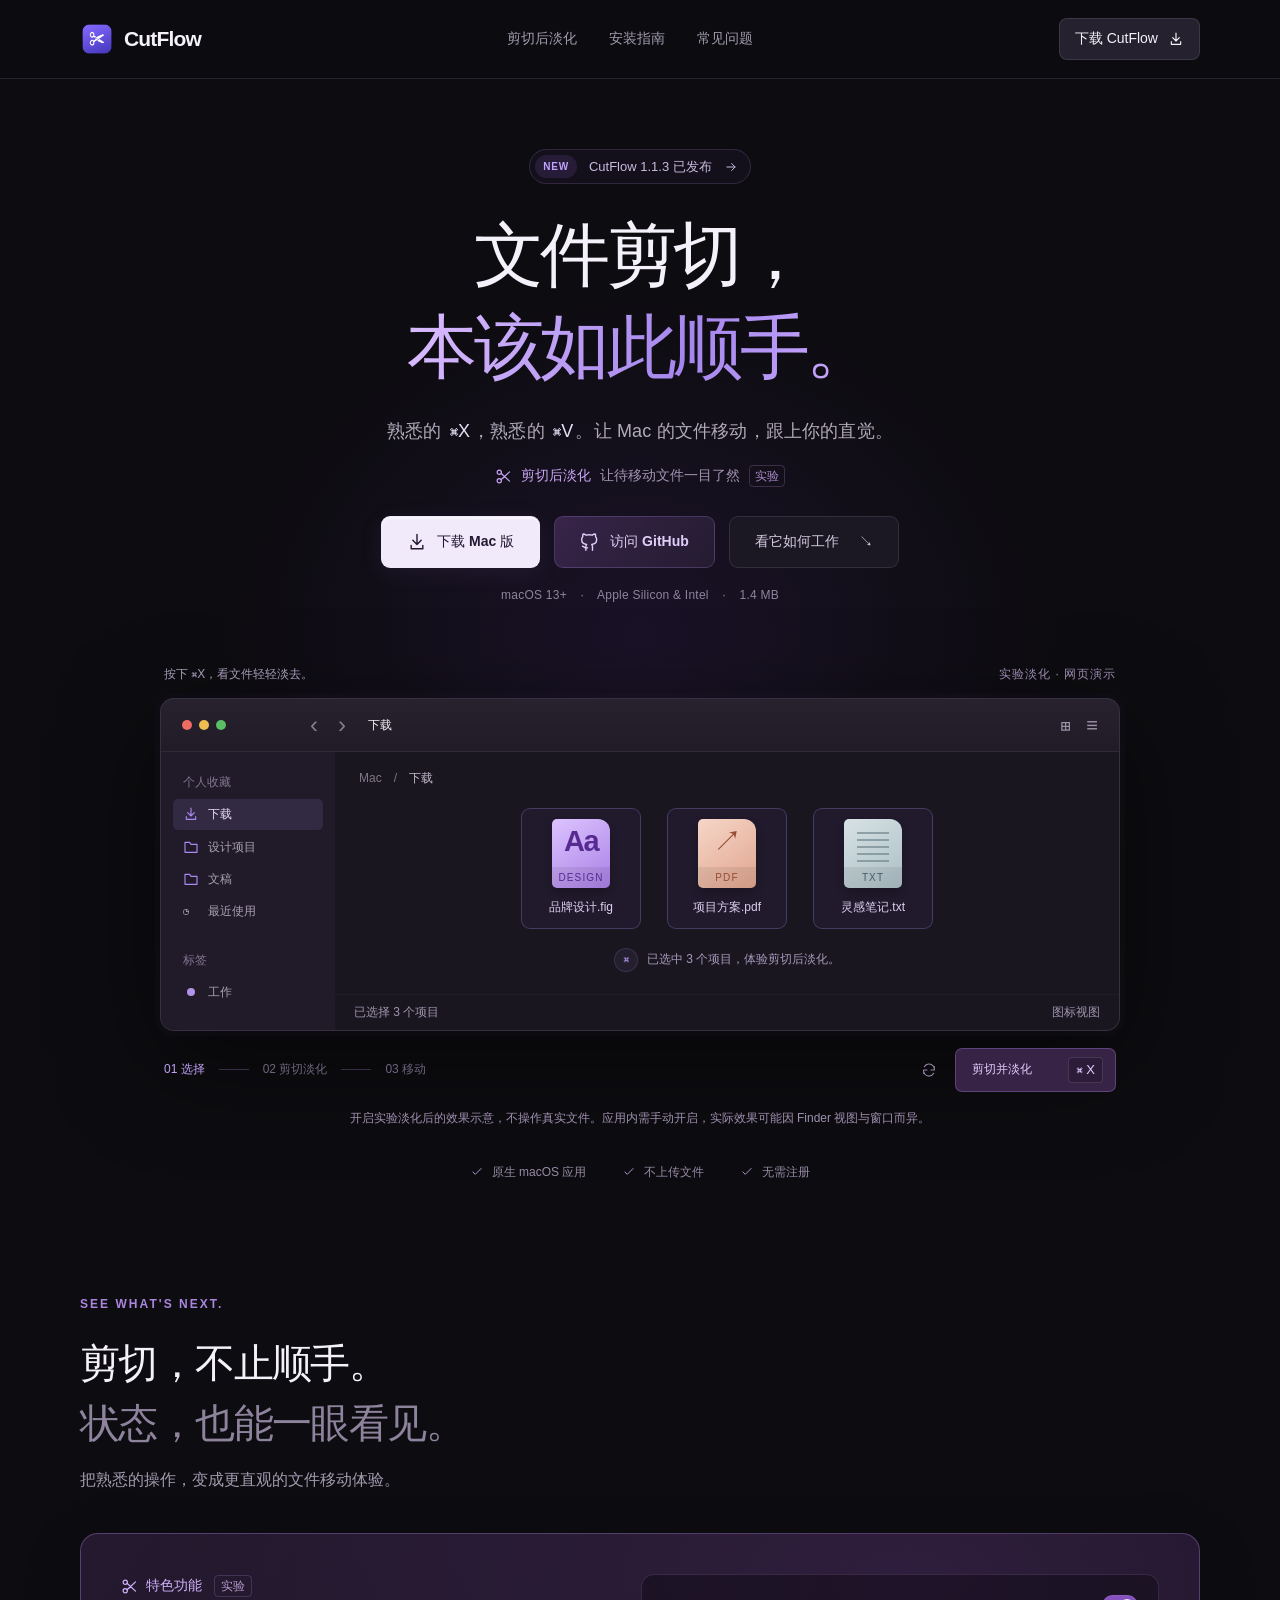
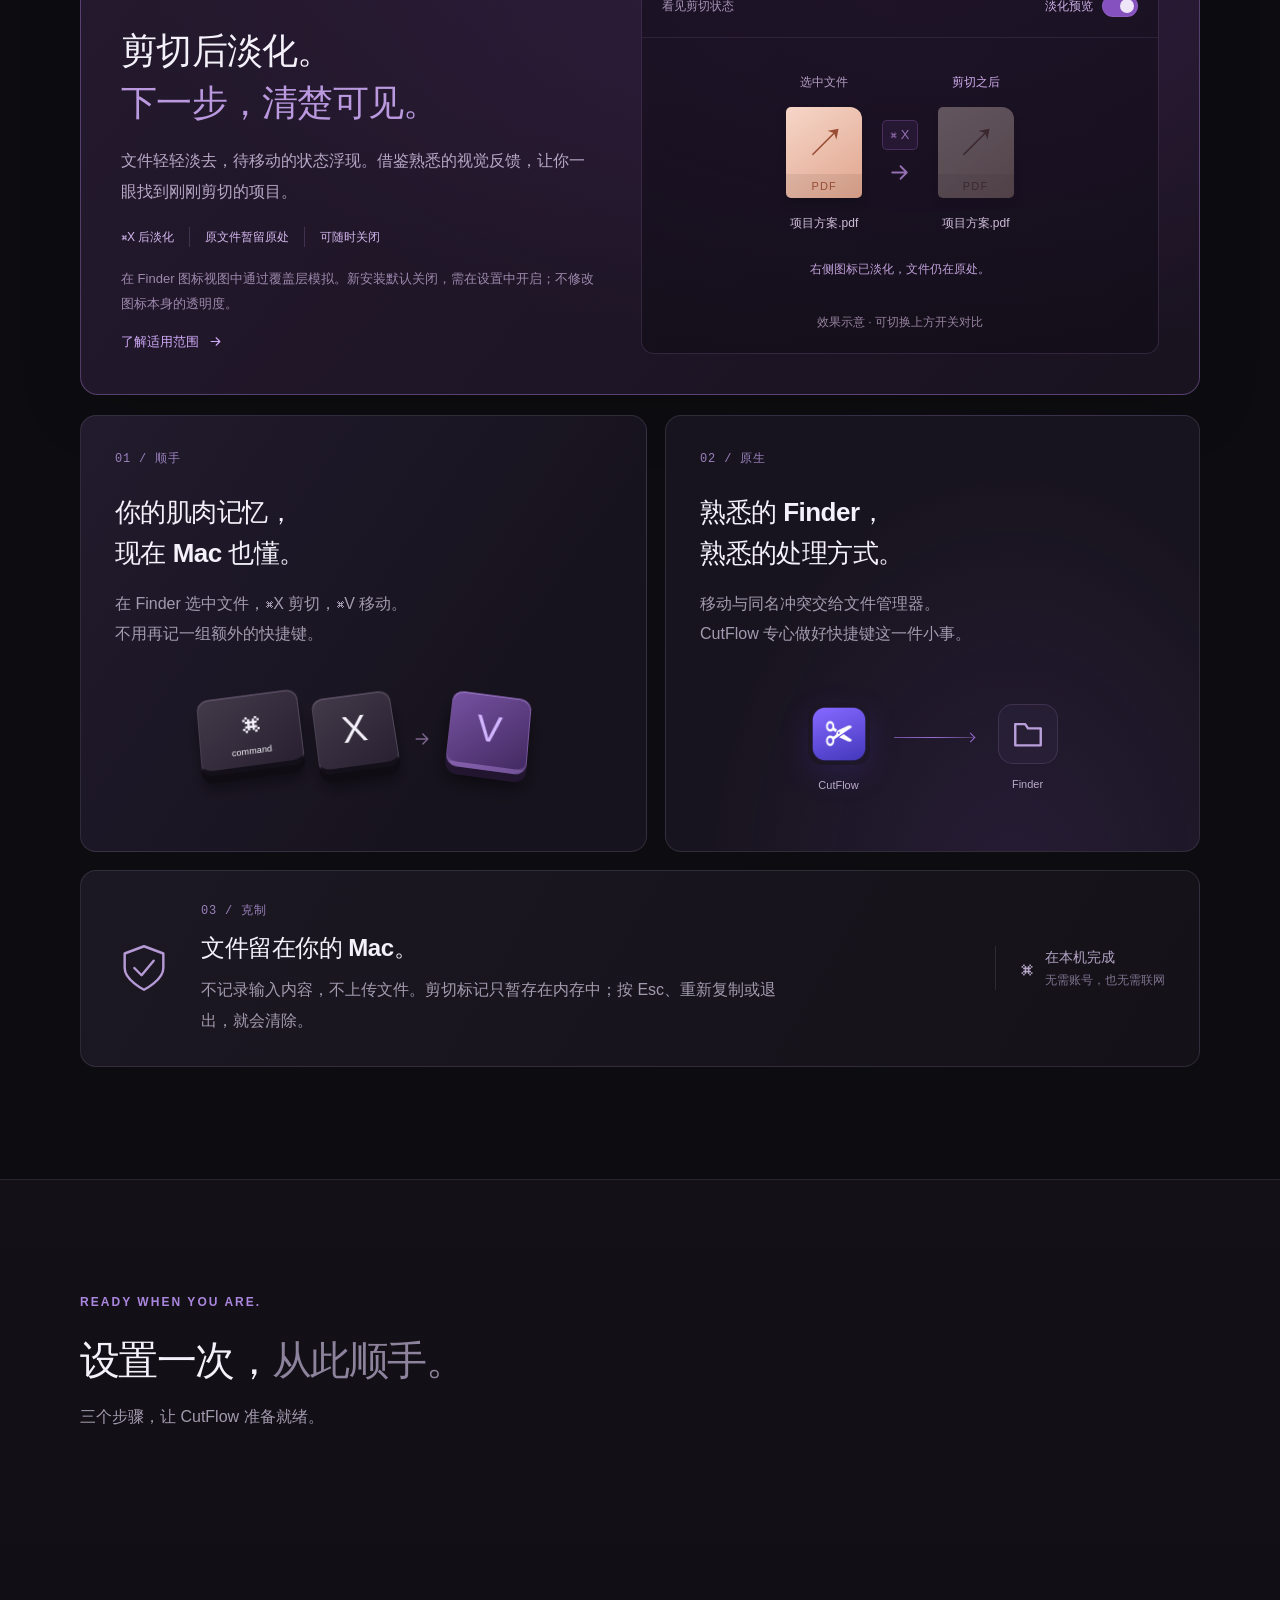
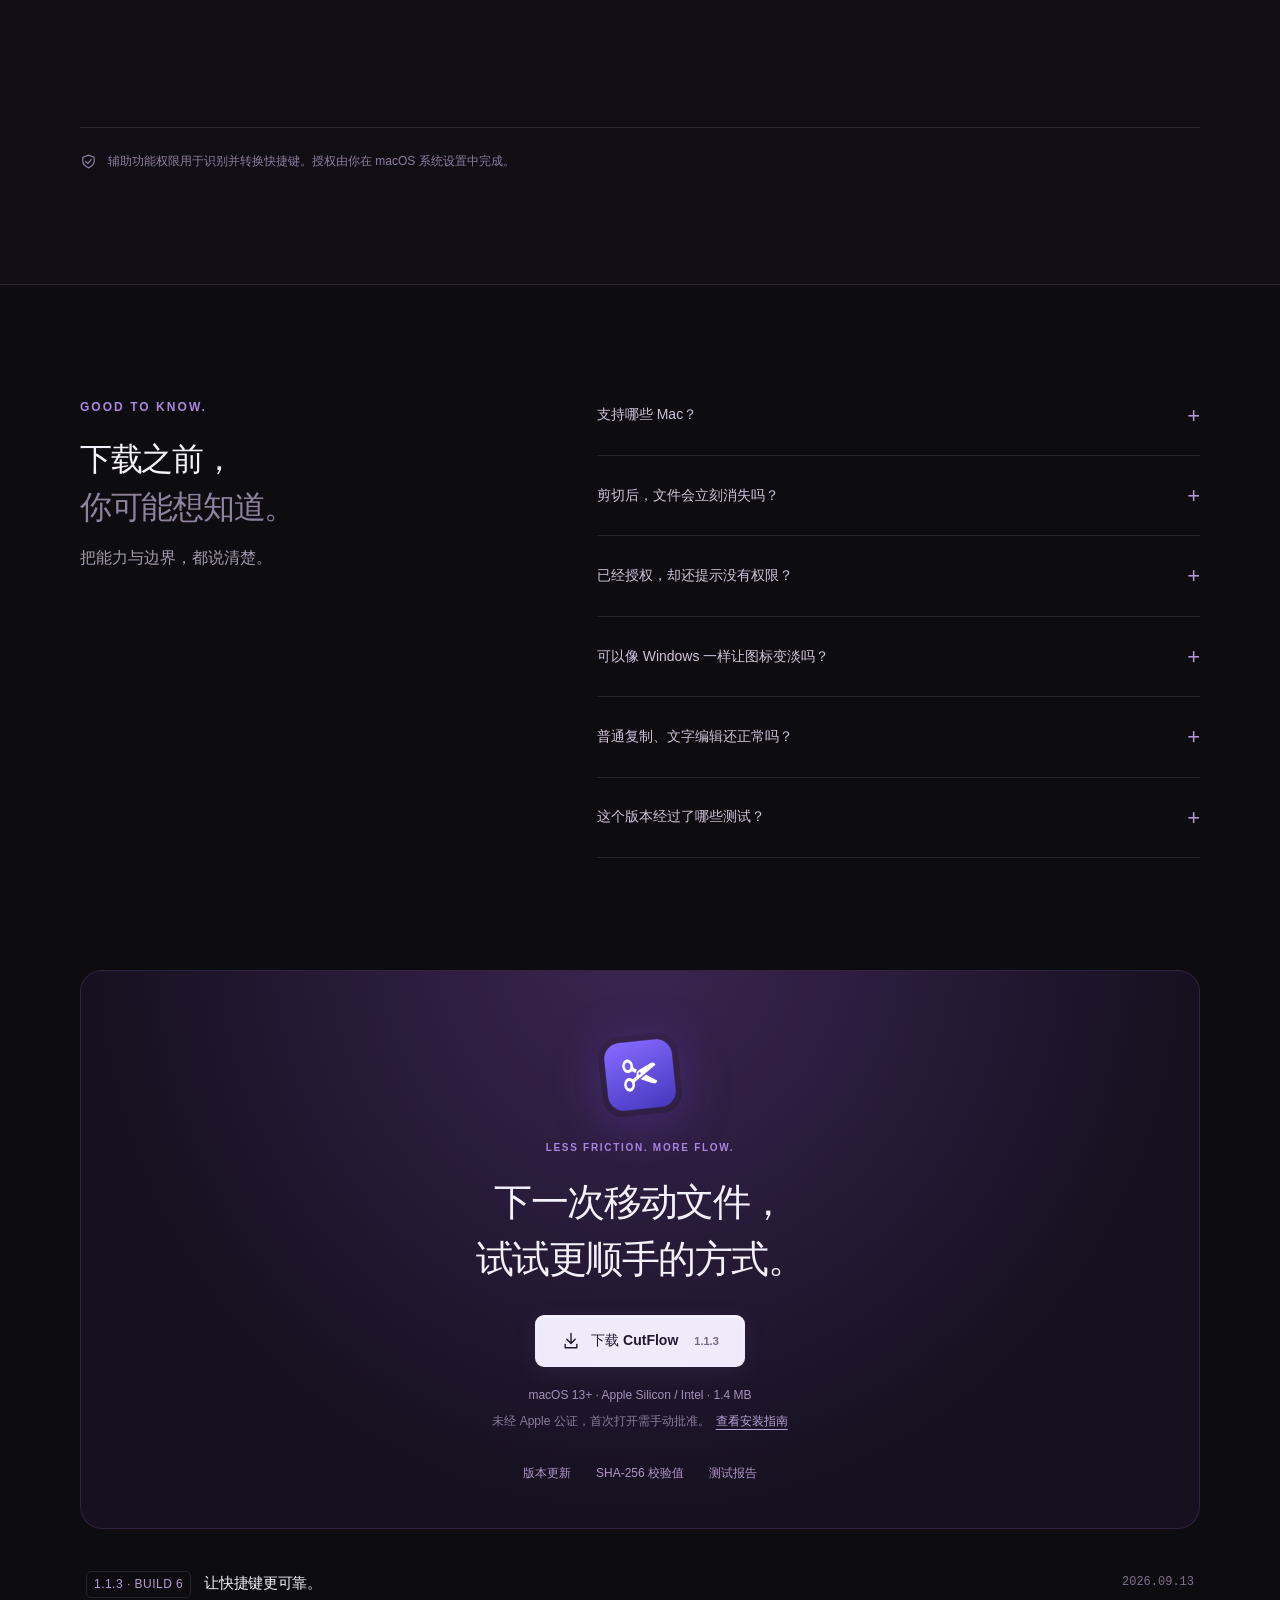
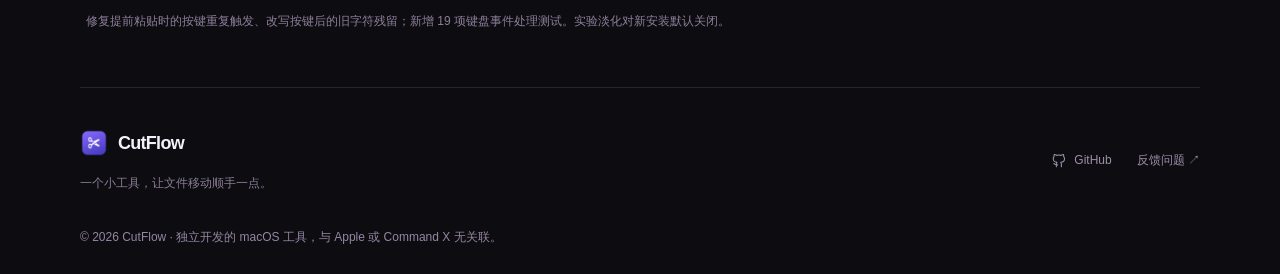
==== commit 3884d32d: "Spotlight cut dimming and add GitHub button" ====
--- a/index.html
+++ b/index.html
@@ -4,9 +4,9 @@
   <meta charset="utf-8">
   <meta name="viewport" content="width=device-width,initial-scale=1">
   <meta name="theme-color" content="#0d0c10">
-  <meta name="description" content="CutFlow，为 Mac 带来顺手的文件剪切。在 Finder 中用 Command-X 剪切、Command-V 移动。下载适用于 Apple Silicon 与 Intel 的 macOS 应用。">
+  <meta name="description" content="CutFlow，为 Mac 带来顺手的文件剪切，以及可选的实验剪切淡化效果。Command-X 剪切、Command-V 移动，在 Finder 图标视图中直观看见待移动的文件。">
   <meta property="og:title" content="CutFlow · 文件剪切，本该如此顺手。">
-  <meta property="og:description" content="熟悉的 ⌘X，熟悉的 ⌘V。一个安静待在菜单栏的 Mac 文件剪切工具。">
+  <meta property="og:description" content="熟悉的 ⌘X，熟悉的 ⌘V。特色实验功能「剪切后淡化」，让待移动的文件一目了然。">
   <meta property="og:type" content="website">
   <title>CutFlow — 文件剪切，本该如此顺手。</title>
   <link rel="icon" type="image/png" href="app-icon.png">
@@ -28,7 +28,7 @@
   <header class="site-header">
     <nav class="nav shell" aria-label="主导航">
       <a class="brand" href="#" aria-label="CutFlow 首页"><img src="app-icon.png" alt="" width="34" height="34"><span>CutFlow</span></a>
-      <div class="nav-links"><a href="#features">功能</a><a href="#install">安装指南</a><a href="#faq">常见问题</a></div>
+      <div class="nav-links"><a href="#dimming">剪切后淡化</a><a href="#install">安装指南</a><a href="#faq">常见问题</a></div>
       <a class="nav-download" href="#download">下载 CutFlow <svg class="icon"><use href="#i-download"/></svg></a>
     </nav>
   </header>
@@ -37,10 +37,11 @@
       <a href="#release-notes" class="release-pill"><span>NEW</span> CutFlow 1.1.3 已发布 <svg class="icon"><use href="#i-arrow"/></svg></a>
       <h1 id="hero-title">文件剪切，<br><span>本该如此顺手。</span></h1>
       <p class="hero-description">熟悉的 <kbd>⌘X</kbd>，熟悉的 <kbd>⌘V</kbd>。<br class="mobile-break">让 Mac 的文件移动，跟上你的直觉。</p>
-      <div class="hero-actions"><a class="button button-primary" href="CutFlow-macOS.zip" download><svg class="icon"><use href="#i-download"/></svg>下载 Mac 版</a><a class="button button-secondary" href="#demo">看它如何工作 <span aria-hidden="true">↘</span></a></div>
+      <a class="hero-feature" href="#dimming"><svg class="icon"><use href="#i-scissors"/></svg><strong>剪切后淡化</strong><span>让待移动文件一目了然</span><small>实验</small></a>
+      <div class="hero-actions"><a class="button button-primary" href="CutFlow-macOS.zip" download><svg class="icon"><use href="#i-download"/></svg>下载 Mac 版</a><a class="button button-github" href="https://github.com/Terry1238832/CutFlow-website" target="_blank" rel="noopener noreferrer"><svg class="icon"><use href="#i-github"/></svg>访问 GitHub</a><a class="button button-secondary" href="#demo">看它如何工作 <span aria-hidden="true">↘</span></a></div>
       <p class="compatibility">macOS 13+ <span>·</span> Apple Silicon & Intel <span>·</span> 1.4 MB</p>
       <div class="demo-wrap" id="demo">
-        <div class="demo-heading"><span>少一个组合键。多一点顺手。</span><span class="demo-kind">交互演示</span></div>
+        <div class="demo-heading"><span>按下 ⌘X，看文件轻轻淡去。</span><span class="demo-kind">实验淡化 · 网页演示</span></div>
         <div class="finder" data-phase="selected">
           <div class="finder-toolbar"><div class="traffic-lights" aria-hidden="true"><i></i><i></i><i></i></div><div class="toolbar-arrows" aria-hidden="true">‹ &nbsp; ›</div><span class="finder-title">下载</span><div class="toolbar-view" aria-hidden="true">⊞ &nbsp; ≡</div></div>
           <div class="finder-content">
@@ -52,24 +53,27 @@
                 <div class="demo-file"><div class="file-icon file-pdf"><span class="file-letter">↗</span><small>PDF</small></div><span class="file-name">项目方案.pdf</span></div>
                 <div class="demo-file"><div class="file-icon file-text"><span class="text-lines" aria-hidden="true"></span><small>TXT</small></div><span class="file-name">灵感笔记.txt</span></div>
               </div>
-              <div class="demo-status"><span class="status-symbol" aria-hidden="true">⌘</span><span id="demo-status-text" role="status" aria-live="polite">已选中 3 个项目，试试剪切。</span></div>
+              <div class="demo-status"><span class="status-symbol" aria-hidden="true">⌘</span><span id="demo-status-text" role="status" aria-live="polite">已选中 3 个项目，体验剪切后淡化。</span></div>
               <div class="finder-bottom"><span id="finder-count">已选择 3 个项目</span><span>图标视图</span></div>
             </div>
           </div>
         </div>
-        <div class="demo-controls"><div class="demo-steps" aria-label="演示进度"><span data-step="selected" class="active">01 选择</span><i></i><span data-step="cut">02 剪切</span><i></i><span data-step="moved">03 移动</span></div><div class="demo-buttons"><button class="demo-reset" type="button" aria-label="重置演示" title="重置演示"><svg class="icon"><use href="#i-refresh"/></svg></button><button id="demo-action" type="button"><span class="action-label">试试剪切</span><kbd class="action-key">⌘ X</kbd></button></div></div>
-        <p class="demo-disclaimer">网页示意，不操作你的文件。剪切后文件留在原处，粘贴时才移动。</p>
+        <div class="demo-controls"><div class="demo-steps" aria-label="演示进度"><span data-step="selected" class="active">01 选择</span><i></i><span data-step="cut">02 剪切淡化</span><i></i><span data-step="moved">03 移动</span></div><div class="demo-buttons"><button class="demo-reset" type="button" aria-label="重置演示" title="重置演示"><svg class="icon"><use href="#i-refresh"/></svg></button><button id="demo-action" type="button"><span class="action-label">剪切并淡化</span><kbd class="action-key">⌘ X</kbd></button></div></div>
+        <p class="demo-disclaimer">开启实验淡化后的效果示意，不操作真实文件。应用内需手动开启，实际效果可能因 Finder 视图与窗口而异。</p>
       </div>
       <div class="trust-line"><span><svg class="icon"><use href="#i-check"/></svg>原生 macOS 应用</span><span><svg class="icon"><use href="#i-check"/></svg>不上传文件</span><span><svg class="icon"><use href="#i-check"/></svg>无需注册</span></div>
     </section>
     <section class="features shell section" id="features" aria-labelledby="features-title">
-      <div class="section-heading"><p class="eyebrow">SMALL APP. NATURAL FLOW.</p><h2 id="features-title">只多一步习惯。<br><span>少掉许多打断。</span></h2><p>安静待在菜单栏，需要时刚好在。</p></div>
+      <div class="section-heading"><p class="eyebrow">SEE WHAT'S NEXT.</p><h2 id="features-title">剪切，不止顺手。<br><span>状态，也能一眼看见。</span></h2><p>把熟悉的操作，变成更直观的文件移动体验。</p></div>
+      <article class="dimming-spotlight reveal" id="dimming" aria-labelledby="dimming-title">
+        <div class="dimming-copy"><span class="signature-badge"><svg class="icon"><use href="#i-scissors"/></svg>特色功能 <span>实验</span></span><h3 id="dimming-title">剪切后淡化。<br><span>下一步，清楚可见。</span></h3><p>文件轻轻淡去，待移动的状态浮现。借鉴熟悉的视觉反馈，让你一眼找到刚刚剪切的项目。</p><div class="dimming-points"><span>⌘X 后淡化</span><span>原文件暂留原处</span><span>可随时关闭</span></div><p class="dimming-scope">在 Finder 图标视图中通过覆盖层模拟。新安装默认关闭，需在设置中开启；不修改图标本身的透明度。</p><a class="dimming-link" href="#faq-dimming">了解适用范围 <svg class="icon"><use href="#i-arrow"/></svg></a></div>
+        <div class="dimming-compare" data-dimmed="true"><div class="compare-toolbar"><span>看见剪切状态</span><label class="dim-toggle"><span>淡化预览</span><input id="dim-preview" type="checkbox" role="switch" checked aria-label="淡化预览"><span class="toggle-track" aria-hidden="true"></span></label></div><div class="compare-files"><div class="compare-item"><span class="compare-label">选中文件</span><div class="file-icon file-pdf"><span class="file-letter">↗</span><small>PDF</small></div><span class="compare-name">项目方案.pdf</span></div><div class="compare-command" aria-hidden="true"><kbd>⌘ X</kbd><svg class="icon"><use href="#i-arrow"/></svg></div><div class="compare-item compare-cut"><span class="compare-label">剪切之后</span><div class="file-icon file-pdf"><span class="file-letter">↗</span><small>PDF</small></div><span class="compare-name">项目方案.pdf</span></div></div><p id="dim-preview-status" class="compare-status" role="status" aria-live="polite">右侧图标已淡化，文件仍在原处。</p><p class="compare-footnote">效果示意 · 可切换上方开关对比</p></div>
+      </article>
       <div class="feature-grid">
         <article class="feature-card shortcut-card reveal"><div class="card-copy"><span class="card-index">01 / 顺手</span><h3>你的肌肉记忆，<br>现在 Mac 也懂。</h3><p>在 Finder 选中文件，⌘X 剪切，⌘V 移动。<br>不用再记一组额外的快捷键。</p></div><div class="key-scene" aria-hidden="true"><div class="keycap command-key">⌘<small>command</small></div><div class="keycap letter-key">X</div><svg class="key-arrow icon"><use href="#i-arrow"/></svg><div class="keycap letter-key purple-key">V</div></div></article>
         <article class="feature-card native-card reveal"><div class="card-copy"><span class="card-index">02 / 原生</span><h3>熟悉的 Finder，<br>熟悉的处理方式。</h3><p>移动与同名冲突交给文件管理器。<br>CutFlow 专心做好快捷键这一件小事。</p></div><div class="native-flow" aria-hidden="true"><div class="flow-app"><img src="app-icon.png" alt="" width="62" height="62"><span>CutFlow</span></div><span class="flow-line"></span><div class="flow-end"><svg class="icon"><use href="#i-folder"/></svg><span>Finder</span></div></div></article>
         <article class="feature-card privacy-card reveal"><div class="privacy-icon"><svg class="icon"><use href="#i-shield"/></svg></div><div class="card-copy"><span class="card-index">03 / 克制</span><h3>文件留在你的 Mac。</h3><p>不记录输入内容，不上传文件。剪切标记只暂存在内存中；按 Esc、重新复制或退出，就会清除。</p></div><div class="local-label"><span aria-hidden="true">⌘</span><div>在本机完成<small>无需账号，也无需联网</small></div></div></article>
       </div>
-      <aside class="experiment-note reveal"><div><span class="outline-badge">可选实验功能</span><h3>想要剪切后淡化？可以试试。</h3><p>在 Finder 图标视图中，用覆盖层模拟视觉淡化。新安装默认关闭，效果可能因窗口和视图而异。</p></div><a href="#faq-dimming">了解适用范围 <svg class="icon"><use href="#i-arrow"/></svg></a></aside>
     </section>
     <section class="install-section section" id="install" aria-labelledby="install-title"><div class="shell"><div class="section-heading"><p class="eyebrow">READY WHEN YOU ARE.</p><h2 id="install-title">设置一次，<span>从此顺手。</span></h2><p>三个步骤，让 CutFlow 准备就绪。</p></div><ol class="install-steps"><li class="reveal"><span class="step-number">01</span><h3>拖入应用程序</h3><p>下载并解压安装包，将 CutFlow.app 拖入 Mac 的“应用程序”文件夹。</p></li><li class="reveal"><span class="step-number">02</span><h3>批准首次打开</h3><p>当前版本未经 Apple 公证。若系统阻止打开，核对来源后，在“隐私与安全性”中点击“仍要打开”。</p></li><li class="reveal"><span class="step-number">03</span><h3>开启辅助功能</h3><p>在系统设置中授予 CutFlow 辅助功能权限。回到应用点击“重新检测”，然后用测试文件试试 ⌘X 与 ⌘V。</p></li></ol><div class="permission-note"><svg class="icon"><use href="#i-shield"/></svg><p>辅助功能权限用于识别并转换快捷键。授权由你在 macOS 系统设置中完成。</p></div></div></section>
     <section class="faq-section shell section" id="faq" aria-labelledby="faq-title"><div class="faq-intro"><p class="eyebrow">GOOD TO KNOW.</p><h2 id="faq-title">下载之前，<br><span>你可能想知道。</span></h2><p>把能力与边界，都说清楚。</p></div><div class="faq-list"><details><summary>支持哪些 Mac？<span aria-hidden="true">+</span></summary><p>提供 Apple Silicon 与 Intel 通用安装包，编译目标为 macOS 13 或更新版本。Intel 真机、旧版 macOS 及跨磁盘场景尚未完成全面实测。建议先用临时文件确认你的使用环境。</p></details><details><summary>剪切后，文件会立刻消失吗？<span aria-hidden="true">+</span></summary><p>不会。⌘X 会复制文件信息并记录待移动状态，原文件仍在原处；在同一文件管理器中按 ⌘V 后，才调用原生移动。按 Esc 可以取消剪切，剪贴板仍保留，可用于普通复制。</p></details><details><summary>已经授权，却还提示没有权限？<span aria-hidden="true">+</span></summary><p>旧签名或另一份同名应用可能导致授权不匹配。先核对 CutFlow 中显示的当前应用路径，退出旧版本，再在系统辅助功能列表中移除旧记录、添加正在使用的应用，最后重新检测。系统要求身份验证时，由你本人完成。</p></details><details id="faq-dimming"><summary>可以像 Windows 一样让图标变淡吗？<span aria-hidden="true">+</span></summary><p>提供可关闭的实验淡化功能，通过覆盖层模拟，并不修改 Finder 图标的真实透明度。当前仅针对 Finder 窗口的图标视图；列表、分栏、画廊、桌面及 ForkLift 不显示。完整视觉效果仍未完成验收，因此新安装默认关闭。</p></details><details><summary>普通复制、文字编辑还正常吗？<span aria-hidden="true">+</span></summary><p>没有有效剪切标记时，⌘V 保持普通粘贴。默认开启文字编辑保护，识别到搜索、重命名等输入控件时，保留原有快捷键。不要与 Command X 或同类快捷键工具同时启用。</p></details><details><summary>这个版本经过了哪些测试？<span aria-hidden="true">+</span></summary><p>Debug 与 Release 各通过 58 项自动化测试；Finder 原生多文件移动、普通撤销、冲突停止及“保留两者”经过文件哈希验证。1.1.3 真实键盘全局监听的完整回归、实验淡化视觉效果、ForkLift 和登录启动等仍待验证。“保留两者”后的撤销未确认通过。<a href="testing.html">查看完整测试报告 ↗</a></p></details></div></section>
--- a/styles.css
+++ b/styles.css
@@ -19,4 +19,9 @@
 .footer-note{color:#9586a3}.finder-bottom{color:#a194af}.demo-disclaimer{color:#9e8fb0}
 @media(max-width:680px){.demo-controls{flex-wrap:wrap;justify-content:center;row-gap:13px}.demo-buttons{margin-left:auto}.demo-steps{gap:6px}.demo-steps i{width:8px}.demo-steps span{white-space:nowrap}.finder-workspace{padding-bottom:38px}.demo-files{gap:6px}.demo-status{min-height:43px}.file-name{font-size:.6875rem}.trust-line{flex-wrap:wrap;gap:10px 16px}.compatibility>span{margin-inline:4px}.hero h1{font-size:clamp(2.15rem,10.5vw,2.7rem)}.section-heading h2 span{display:inline}.experiment-note p{font-size:.875rem}.release-section{flex-direction:column;gap:12px}.release-section time{order:-1}.footer-links{flex-wrap:wrap}.release-links{gap:17px}}
 @media(max-width:360px){.shell{width:calc(100% - 28px)}.demo-controls{flex-direction:column}.demo-buttons{margin-left:0}.hero-actions{flex-direction:column;align-items:stretch}.nav-download{font-size:.75rem}.compatibility{line-height:1.9}.compatibility>span:last-of-type{display:none}.compatibility{max-width:250px;margin-inline:auto}}
+.hero-actions{flex-wrap:wrap}.button-github{border-color:#8b70ba55;background:linear-gradient(130deg,#382449,#241c31);color:#e1cef8}.button-github:hover{background:#422d55;box-shadow:0 6px 25px #a46cf520}.hero-feature{display:flex;align-items:center;justify-content:center;flex-wrap:wrap;gap:9px;margin:16px auto 0;width:fit-content;color:#c8a5f6;font-size:.875rem;animation:enter .85s .17s var(--ease) backwards}.hero-feature .icon{width:17px;height:17px}.hero-feature strong{font-weight:600}.hero-feature>span{color:#a293b2}.hero-feature small{border:1px solid #b18bd340;border-radius:4px;padding:0 5px;color:#a98ac7;font-size:.75rem}.hero-feature:hover strong{color:#ead9ff}.finder .file-icon{transition:opacity .6s ease,filter .6s ease}.finder[data-phase="cut"] .file-icon{opacity:.36;filter:saturate(.55)}.finder[data-phase="cut"] .demo-file{border-color:#b58ce775;background:#8b5ec410}.demo-heading{gap:16px;align-items:baseline;flex-wrap:wrap}.demo-kind{white-space:nowrap}
+.dimming-spotlight{display:grid;grid-template-columns:1fr 1.08fr;gap:40px;align-items:center;position:relative;padding:40px;border:1px solid #b68ae859;border-radius:18px;background:radial-gradient(ellipse at 75% 10%,#75409d32,transparent 65%),linear-gradient(130deg,#24192e,#19121f);margin-bottom:20px;scroll-margin-top:102px;box-shadow:0 15px 65px #0002}.signature-badge{display:inline-flex;align-items:center;gap:8px;color:#d2b2fd;font-size:.875rem}.signature-badge .icon{width:17px;height:17px}.signature-badge>span{font-size:.75rem;color:#b598cb;border:1px solid #a87dcd40;border-radius:4px;margin-left:4px;padding:0 6px}.dimming-copy h3{font-size:36px;font-weight:550;line-height:1.45;margin:22px 0 17px}.dimming-copy h3>span{color:#ba99df}.dimming-copy>p{font-size:1rem;color:#b7a7c6;line-height:1.9}.dimming-points{display:flex;gap:9px 15px;flex-wrap:wrap;margin:20px 0;font-size:.75rem;color:#d3b7ee}.dimming-points>span+span{border-left:1px solid #b694d938;padding-left:15px}.dimming-copy>.dimming-scope{font-size:.8125rem;color:#9d88ad;line-height:1.9}.dimming-link{display:inline-flex;align-items:center;gap:9px;color:#cfaaf7;font-size:.8125rem;margin-top:14px}.dimming-link .icon{width:15px;height:15px}.dimming-compare{align-self:stretch;display:flex;flex-direction:column;justify-content:center;border:1px solid #b38ad530;border-radius:13px;background:#0e0a1480;overflow:hidden;min-width:0}.compare-toolbar{display:flex;align-items:center;justify-content:space-between;gap:12px;padding:17px 20px;border-bottom:1px solid #b38ad520;font-size:.75rem;color:#a994ba}.dim-toggle{display:flex;align-items:center;gap:9px;cursor:pointer;position:relative;color:#ceb0e8;min-height:28px}.dim-toggle input{position:absolute;right:0;width:38px;height:24px;opacity:0;cursor:pointer;margin:0}.toggle-track{display:block;position:relative;width:36px;height:22px;border:1px solid #9972c155;background:#3b3146;border-radius:20px;pointer-events:none;transition:background .2s}.toggle-track:after{content:"";position:absolute;top:3px;left:3px;width:14px;height:14px;border-radius:50%;background:#eee5f8;transition:transform .25s var(--ease)}.dim-toggle input:checked+.toggle-track{background:#8551be}.dim-toggle input:checked+.toggle-track:after{transform:translateX(14px)}.dim-toggle input:focus-visible+.toggle-track{outline:3px solid #caa6ff;outline-offset:4px}.compare-files{display:flex;align-items:center;justify-content:center;gap:20px;padding:34px 20px 25px;flex:1}.compare-item{display:flex;flex-direction:column;align-items:center;gap:15px;min-width:0}.compare-label{font-size:.75rem;color:#b49fc6}.compare-cut .compare-label{color:#d0adef}.compare-files .file-icon{width:76px;height:91px;transition:opacity .65s ease,filter .65s ease}.compare-files .file-letter{font-size:41px;padding-top:8px}.compare-files .file-icon small{font-size:11px;padding:3px}.compare-name{font-size:.75rem;color:#cdbdd8;white-space:nowrap}.compare-command{display:flex;flex-direction:column;gap:10px;align-items:center;color:#9470b3}.compare-command kbd{font-size:.8125rem;padding:3px 7px;border:1px solid #9864c24d;background:#301d4090;border-radius:5px}.compare-command .icon{width:25px;height:25px}.dimming-compare[data-dimmed="true"] .compare-cut .file-icon{opacity:.34;filter:saturate(.55)}.compare-status{font-size:.75rem;line-height:1.8;color:#c2a2dd;padding:0 20px;text-align:center;min-height:44px}.compare-footnote{font-size:.75rem;color:#97829f;text-align:center;padding:9px 20px 21px}.dimming-spotlight+.feature-grid{margin-top:20px}
+@media(max-width:960px){.dimming-spotlight{padding:28px;gap:25px;grid-template-columns:1fr 1fr}.dimming-copy h3{font-size:29px}.compare-files{gap:13px;padding-inline:12px}.compare-toolbar{padding:15px 12px;flex-wrap:wrap}.compare-files .file-icon{width:64px;height:80px}}
+@media(max-width:680px){.hero-actions{display:grid;grid-template-columns:repeat(2,minmax(0,1fr));max-width:420px;margin-inline:auto}.hero-actions>.button{padding-inline:12px;white-space:nowrap}.hero-actions>.button:last-child{grid-column:1/-1}.hero-feature{font-size:.8125rem;gap:6px}.hero-feature>span{font-size:.75rem}.demo-heading{row-gap:6px}.demo-controls{row-gap:13px}.demo-steps{flex-wrap:wrap}.demo-buttons{margin-left:0}.dimming-spotlight{grid-template-columns:1fr;padding:26px 20px;gap:25px;border-radius:14px}.dimming-copy h3{font-size:30px;margin-top:18px}.dimming-copy>p{font-size:1rem}.dimming-copy>.dimming-scope{font-size:.8125rem}.dimming-points{gap:8px 10px}.dimming-points>span+span{padding-left:10px}.compare-toolbar{padding:14px 16px}.compare-files{gap:22px;padding:28px 14px 23px}.compare-files .file-icon{width:65px;height:81px}.compare-status{min-height:44px;padding-inline:12px}.compare-footnote{padding-bottom:17px}}
+@media(max-width:360px){.hero-actions{grid-template-columns:1fr}.hero-actions>.button:last-child{grid-column:auto}.compare-files{gap:13px}.compare-name{font-size:.6875rem}.dimming-copy h3{font-size:26px}}
 @media(prefers-reduced-motion:reduce){html{scroll-behavior:auto}*,*:before,*:after{animation:none!important;transition:none!important}.motion-ready .reveal{opacity:1;transform:none}}
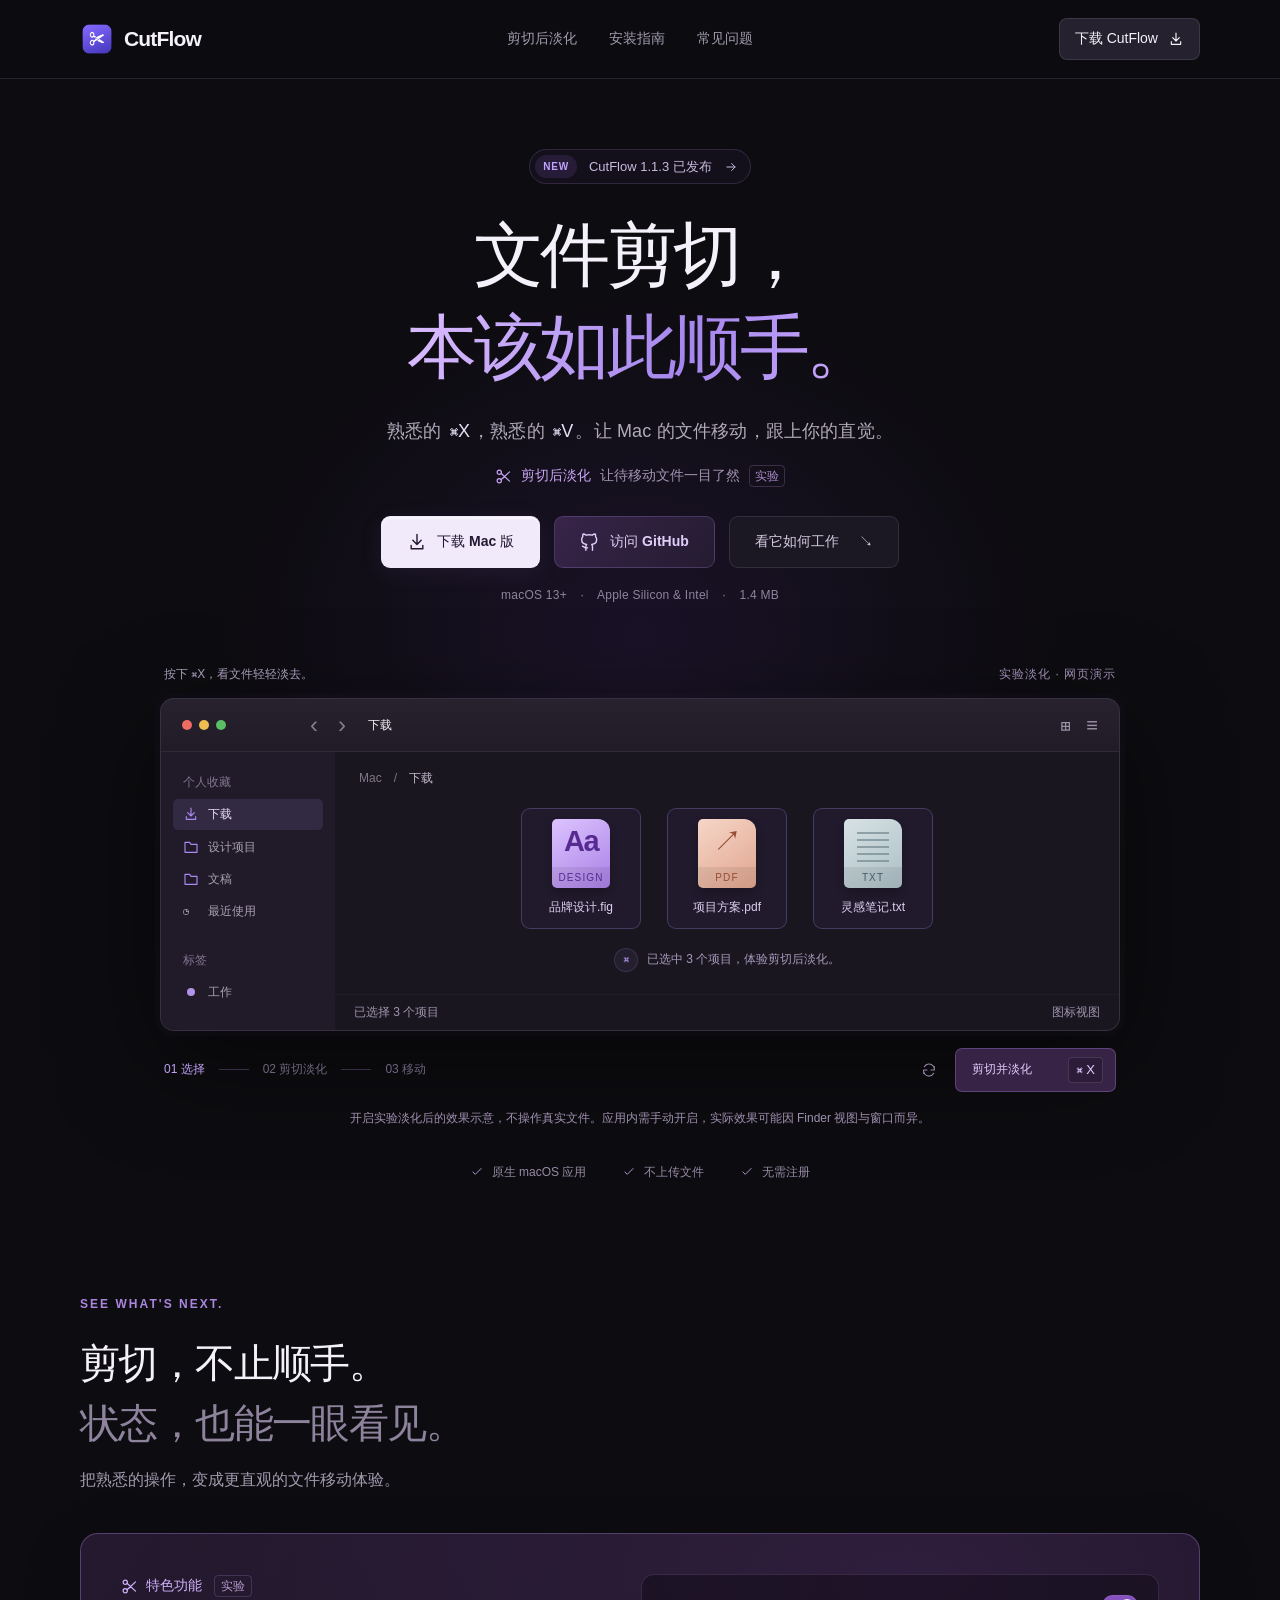
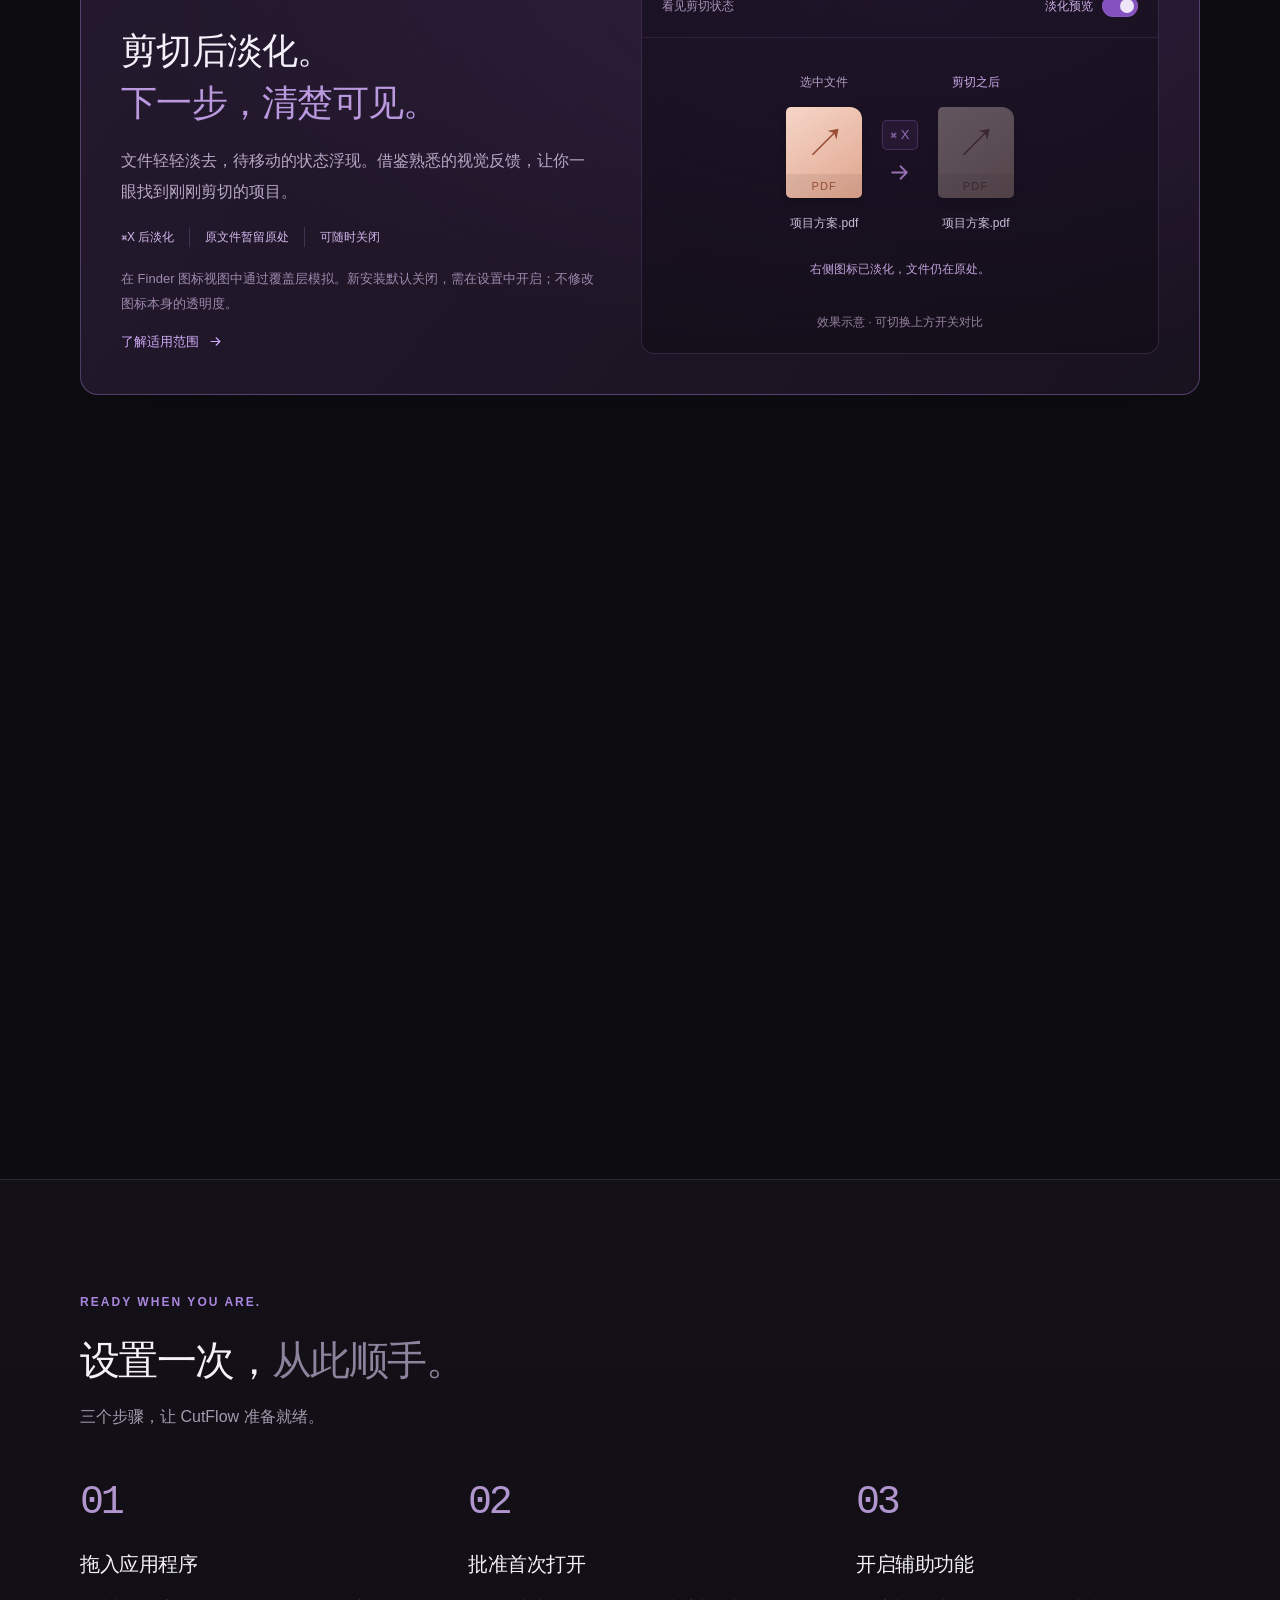
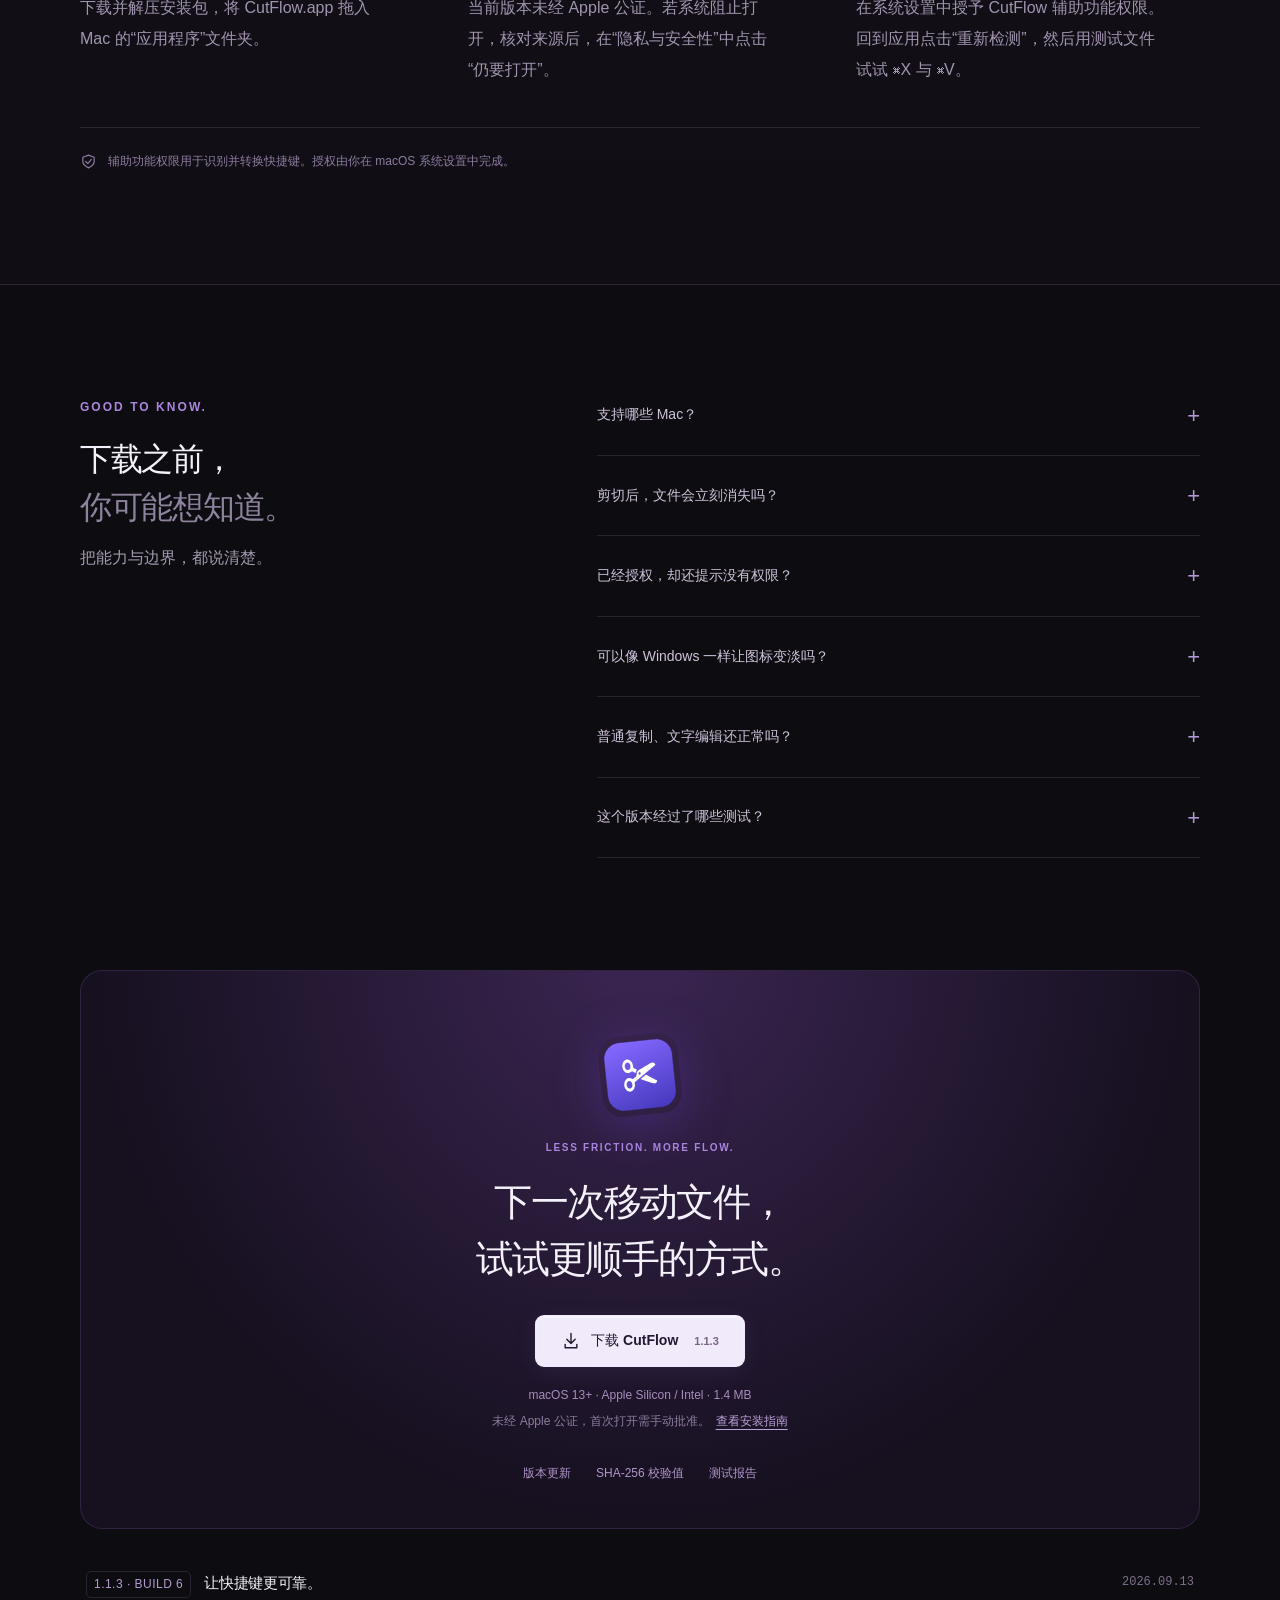
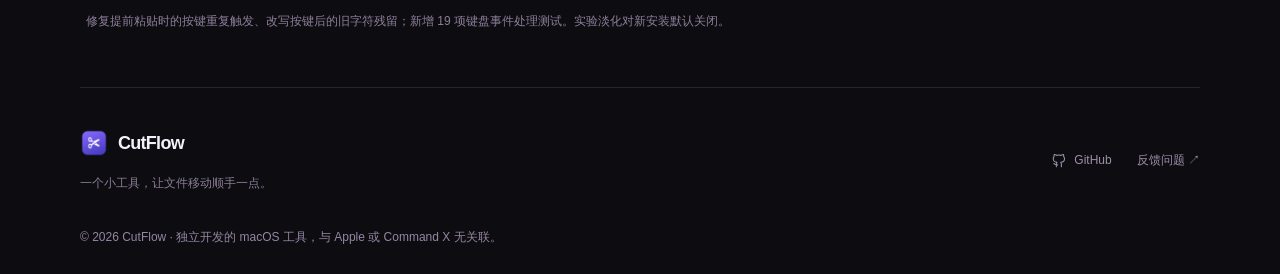
==== commit aa6561ba: "Point GitHub buttons to CutFlow application source" ====
--- a/index.html
+++ b/index.html
@@ -38,7 +38,7 @@
       <h1 id="hero-title">文件剪切，<br><span>本该如此顺手。</span></h1>
       <p class="hero-description">熟悉的 <kbd>⌘X</kbd>，熟悉的 <kbd>⌘V</kbd>。<br class="mobile-break">让 Mac 的文件移动，跟上你的直觉。</p>
       <a class="hero-feature" href="#dimming"><svg class="icon"><use href="#i-scissors"/></svg><strong>剪切后淡化</strong><span>让待移动文件一目了然</span><small>实验</small></a>
-      <div class="hero-actions"><a class="button button-primary" href="CutFlow-macOS.zip" download><svg class="icon"><use href="#i-download"/></svg>下载 Mac 版</a><a class="button button-github" href="https://github.com/Terry1238832/CutFlow-website" target="_blank" rel="noopener noreferrer"><svg class="icon"><use href="#i-github"/></svg>访问 GitHub</a><a class="button button-secondary" href="#demo">看它如何工作 <span aria-hidden="true">↘</span></a></div>
+      <div class="hero-actions"><a class="button button-primary" href="CutFlow-macOS.zip" download><svg class="icon"><use href="#i-download"/></svg>下载 Mac 版</a><a class="button button-github" href="https://github.com/Terry1238832/CutFlow" target="_blank" rel="noopener noreferrer"><svg class="icon"><use href="#i-github"/></svg>访问 GitHub</a><a class="button button-secondary" href="#demo">看它如何工作 <span aria-hidden="true">↘</span></a></div>
       <p class="compatibility">macOS 13+ <span>·</span> Apple Silicon & Intel <span>·</span> 1.4 MB</p>
       <div class="demo-wrap" id="demo">
         <div class="demo-heading"><span>按下 ⌘X，看文件轻轻淡去。</span><span class="demo-kind">实验淡化 · 网页演示</span></div>
@@ -80,6 +80,6 @@
     <section class="download-section shell" id="download" aria-labelledby="download-title"><div class="download-glow" aria-hidden="true"></div><img class="download-icon" src="app-icon.png" alt="CutFlow 应用图标" width="80" height="80"><p class="eyebrow">LESS FRICTION. MORE FLOW.</p><h2 id="download-title">下一次移动文件，<br>试试更顺手的方式。</h2><a class="button button-primary" href="CutFlow-macOS.zip" download><svg class="icon"><use href="#i-download"/></svg>下载 CutFlow <span>1.1.3</span></a><p class="download-meta">macOS 13+ · Apple Silicon / Intel · 1.4 MB</p><p class="download-caveat">未经 Apple 公证，首次打开需手动批准。<a href="#install">查看安装指南</a></p><div class="release-links"><a href="#release-notes">版本更新</a><a href="SHA256SUMS.txt">SHA-256 校验值</a><a href="testing.html">测试报告</a></div></section>
     <section class="release-section shell" id="release-notes"><div><span class="outline-badge">1.1.3 · BUILD 6</span><h3>让快捷键更可靠。</h3><p>修复提前粘贴时的按键重复触发、改写按键后的旧字符残留；新增 19 项键盘事件处理测试。实验淡化对新安装默认关闭。</p></div><time datetime="2026-09-13">2026.09.13</time></section>
   </main>
-  <footer class="footer shell"><div><a class="brand" href="#"><img src="app-icon.png" alt="" width="28" height="28"><span>CutFlow</span></a><p>一个小工具，让文件移动顺手一点。</p></div><div class="footer-links"><a href="https://github.com/Terry1238832/CutFlow-website" target="_blank" rel="noopener noreferrer"><svg class="icon"><use href="#i-github"/></svg>GitHub</a><a href="https://github.com/Terry1238832/CutFlow-website/issues" target="_blank" rel="noopener noreferrer">反馈问题 ↗</a></div><p class="footer-note">© 2026 CutFlow · 独立开发的 macOS 工具，与 Apple 或 Command X 无关联。</p></footer>
+  <footer class="footer shell"><div><a class="brand" href="#"><img src="app-icon.png" alt="" width="28" height="28"><span>CutFlow</span></a><p>一个小工具，让文件移动顺手一点。</p></div><div class="footer-links"><a href="https://github.com/Terry1238832/CutFlow" target="_blank" rel="noopener noreferrer"><svg class="icon"><use href="#i-github"/></svg>GitHub</a><a href="https://github.com/Terry1238832/CutFlow-website/issues" target="_blank" rel="noopener noreferrer">反馈问题 ↗</a></div><p class="footer-note">© 2026 CutFlow · 独立开发的 macOS 工具，与 Apple 或 Command X 无关联。</p></footer>
 </body>
 </html>
